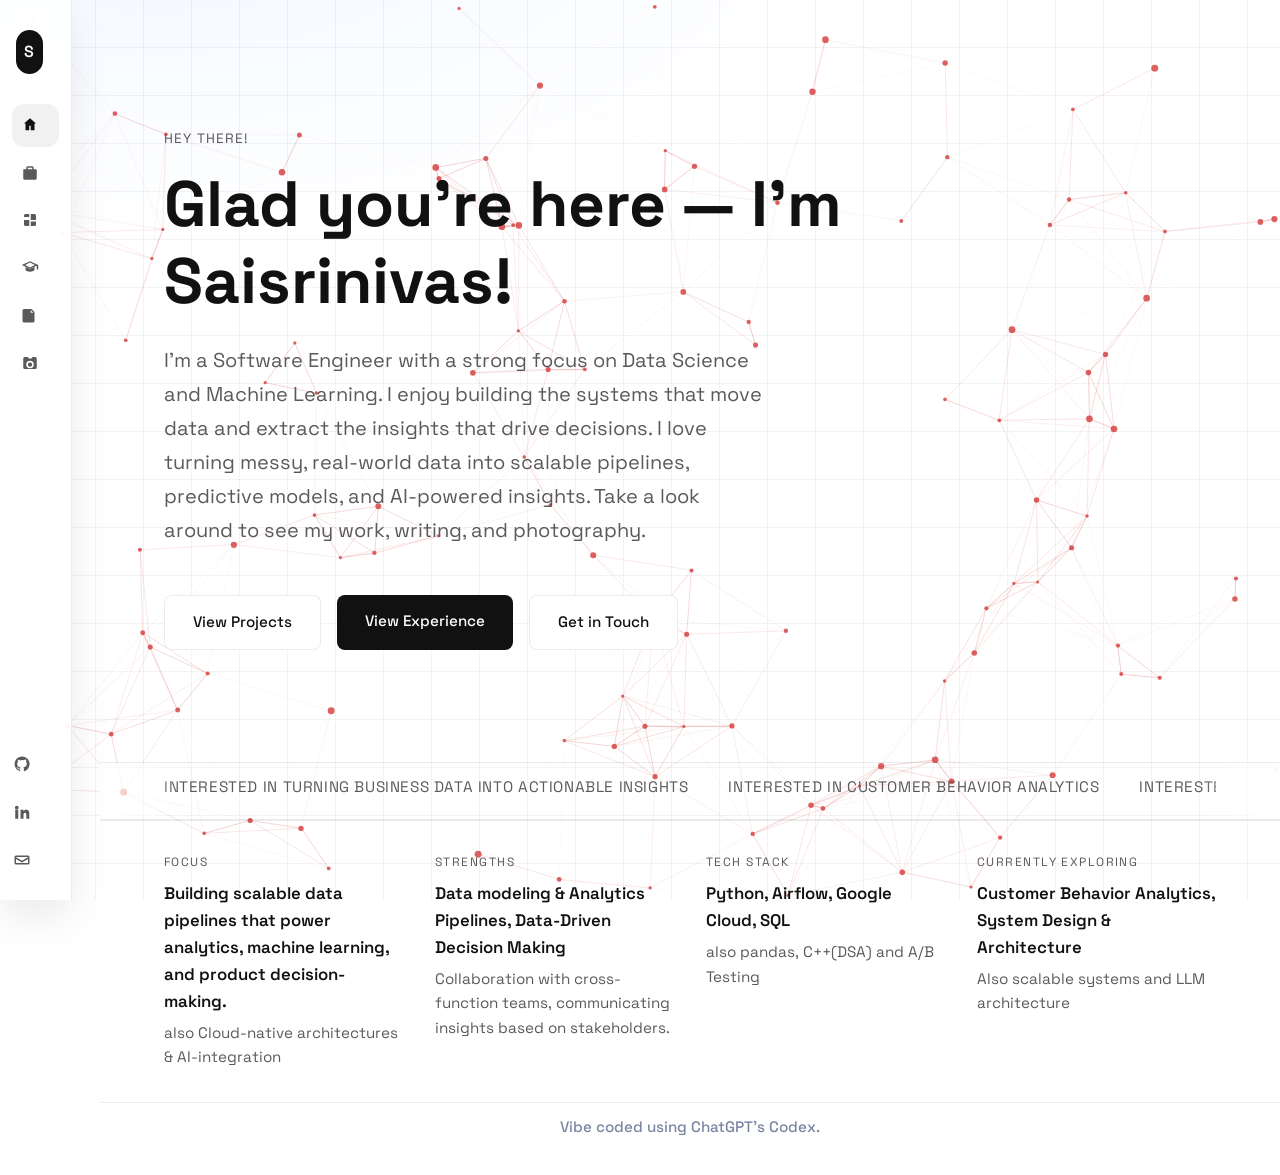
==== index.html @ 82ac98dc "side bar slow down" ====
<!DOCTYPE html>
<html lang="en">
<head>
    <meta charset="UTF-8">
    <meta name="viewport" content="width=device-width, initial-scale=1.0">
    <title>Saisrinivas Mamunuru</title>
    <style>
        @import url('https://fonts.googleapis.com/css2?family=Space+Grotesk:wght@400;500;600;700&display=swap');
        
        * {
            margin: 0;
            padding: 0;
            box-sizing: border-box;
        }
        
        body {
            font-family: 'Space Grotesk', -apple-system, BlinkMacSystemFont, sans-serif;
            background: radial-gradient(1200px 600px at 12% -10%, #f1f7ff 0%, #ffffff 60%),
                        radial-gradient(900px 500px at 85% 5%, #f5fff0 0%, #ffffff 55%);
            color: #111111;
            line-height: 1.6;
            position: relative;
        }

        ::selection {
            background: rgba(15, 118, 110, 0.2);
            color: #0f2a27;
        }

        :root {
            --ink: #111111;
            --muted: #5a5a5a;
            --line: rgba(0, 0, 0, 0.08);
            --accent: #0f766e;
            --accent-warm: #d64545;
        }

        body::before {
            content: "";
            position: fixed;
            inset: 0;
            background-image:
                linear-gradient(transparent 47px, rgba(0, 0, 0, 0.12) 48px),
                linear-gradient(90deg, transparent 47px, rgba(0, 0, 0, 0.12) 48px);
            background-size: 48px 48px;
            opacity: 0.8;
            pointer-events: none;
            z-index: 0;
        }

        #particle-canvas {
            position: fixed;
            inset: 0;
            width: 100%;
            height: 100%;
            z-index: 1;
            pointer-events: none;
        }
        
        /* Sidebar Navigation */
        .sidebar {
            position: fixed;
            left: 0;
            top: 0;
            bottom: 0;
            width: 96px;
            background: rgba(255, 255, 255, 0.82);
            -webkit-backdrop-filter: blur(18px) saturate(160%);
            backdrop-filter: blur(18px) saturate(160%);
            border-right: 1px solid rgba(0, 0, 0, 0.08);
            box-shadow: 0 18px 40px rgba(0, 0, 0, 0.08);
            padding: 1.5rem 1rem;
            display: flex;
            flex-direction: column;
            gap: 0.75rem;
            z-index: 1000;
            overflow: hidden;
            transition: width 0.42s ease;
        }

        .sidebar:hover,
        .sidebar:focus-within,
        .sidebar.active {
            width: 260px;
        }

        .brand {
            display: flex;
            align-items: center;
            gap: 0.75rem;
            padding: 0 0.25rem;
        }

        .brand-mark {
            width: 44px;
            height: 44px;
            border-radius: 14px;
            background: #111111;
            color: #ffffff;
            display: grid;
            place-items: center;
            font-weight: 600;
            letter-spacing: 0.02em;
            text-decoration: none;
        }

        .brand-text {
            display: flex;
            flex-direction: column;
            gap: 0.15rem;
            max-width: 0;
            opacity: 0;
            overflow: hidden;
            white-space: nowrap;
            transform: translateX(-6px);
            transition: max-width 0.25s ease, opacity 0.2s ease, transform 0.2s ease;
        }

        .brand-text .logo {
            margin-bottom: 0;
            font-size: 1.05rem;
        }

        .brand-text .subtitle {
            margin-bottom: 0;
        }

        .nav-label,
        .social-label {
            max-width: 0;
            opacity: 0;
            overflow: hidden;
            white-space: nowrap;
            transform: translateX(-6px);
            transition: max-width 0.25s ease, opacity 0.2s ease, transform 0.2s ease;
        }

        .nav-links a {
            display: flex;
            align-items: center;
            gap: 0.75rem;
            padding: 0.6rem 0.75rem;
            border-radius: 12px;
            justify-content: center;
        }

        .nav-links a::before {
            display: none;
        }

        .nav-links a:hover,
        .nav-links a.active {
            background: #f1f1f1;
            color: #111111;
        }

        .nav-links a svg,
        .social-links a svg {
            width: 18px;
            height: 18px;
            display: block;
            flex: 0 0 auto;
        }

        .nav-links a span,
        .social-links a span {
            max-width: 0;
            opacity: 0;
            overflow: hidden;
            white-space: nowrap;
            transform: translateX(-6px);
            transition: max-width 0.25s ease, opacity 0.2s ease, transform 0.2s ease;
        }

        .social-links {
            display: flex;
            flex-direction: column;
            gap: 0.5rem;
            padding-top: 0;
        }

        .social-links a {
            display: flex;
            align-items: center;
            gap: 0.75rem;
            padding: 0.55rem 0.75rem;
            border-radius: 12px;
            justify-content: center;
        }

        .brand:hover .brand-text,
        .brand:focus-within .brand-text {
            max-width: 240px;
            opacity: 1;
            transform: translateX(0);
        }

        .sidebar:hover .nav-label,
        .sidebar:hover .social-label,
        .sidebar:focus-within .nav-label,
        .sidebar:focus-within .social-label,
        .sidebar.active .nav-label,
        .sidebar.active .social-label {
            max-width: 240px;
            opacity: 1;
            transform: translateX(0);
        }

        .nav-links a:hover,
        .nav-links a:focus-visible,
        .social-links a:hover,
        .social-links a:focus-visible {
            justify-content: flex-start;
        }

        .nav-links a:hover span,
        .nav-links a:focus-visible span,
        .social-links a:hover span,
        .social-links a:focus-visible span {
            max-width: 240px;
            opacity: 1;
            transform: translateX(0);
        }
        
        .logo {
            font-size: 1.7rem;
            font-weight: 700;
            color: var(--ink);
            margin-bottom: 0.5rem;
            text-decoration: none;
            letter-spacing: -0.01em;
        }
        
        .subtitle {
            font-size: 0.72rem;
            text-transform: uppercase;
            letter-spacing: 0.3em;
            color: rgba(90, 90, 90, 0.8);
            margin-bottom: 2rem;
        }

        .nav-label,
        .social-label {
            font-size: 0.7rem;
            text-transform: uppercase;
            letter-spacing: 0.2em;
            color: rgba(90, 90, 90, 0.7);
        }

        .nav-label {
            margin-top: 1.5rem;
            padding-top: 1.5rem;
            border-top: 1px solid var(--line);
            margin-bottom: 1rem;
        }

        .social-label {
            margin-top: 2rem;
            padding-top: 1.5rem;
            border-top: 1px solid var(--line);
            margin-bottom: 0.75rem;
        }
        
        .nav-links {
            list-style: none;
            flex: 1;
        }
        
        .nav-links li {
            margin-bottom: 0.25rem;
        }
        
        .nav-links a {
            display: block;
            padding: 0.55rem 0.75rem 0.55rem 1.5rem;
            color: var(--muted);
            text-decoration: none;
            border-radius: 8px;
            transition: all 0.2s ease;
            font-size: 0.95rem;
            position: relative;
        }

        .nav-links a::before {
            content: "";
            position: absolute;
            left: 0;
            top: 50%;
            width: 12px;
            height: 1px;
            background: transparent;
            transform: translateY(-50%);
            transition: background 0.2s ease;
        }
        
        .nav-links a:hover,
        .nav-links a.active {
            color: var(--ink);
        }

        .nav-links a:hover::before,
        .nav-links a.active::before {
            background: var(--ink);
        }
        
        .social-links {
            display: flex;
            gap: 1rem;
            padding-top: 0;
        }
        
        .social-links a {
            color: var(--muted);
            text-decoration: none;
            font-size: 0.9rem;
            transition: color 0.2s ease;
            display: inline-flex;
            align-items: center;
            justify-content: center;
            width: 32px;
            height: 32px;
            border-radius: 8px;
            border: 1px solid transparent;
        }
        
        .social-links a:hover {
            color: var(--ink);
            border-color: var(--line);
        }

        .social-links svg {
            width: 18px;
            height: 18px;
            display: block;
        }
        
        /* Main Content */
        .main-content {
            margin-left: 120px;
            min-height: 100vh;
            position: relative;
            z-index: 2;
            transition: margin-left 0.42s ease;
        }

        .sidebar:hover ~ .main-content,
        .sidebar:focus-within ~ .main-content,
        .sidebar.active ~ .main-content {
            margin-left: 300px;
        }
        
        .hero-section {
            padding: 8rem 4rem;
            max-width: 1200px;
            position: relative;
        }

        .hero-content > * {
            opacity: 0;
            animation: rise 0.7s ease forwards;
        }

        .hero-content > *:nth-child(1) { animation-delay: 0.05s; }
        .hero-content > *:nth-child(2) { animation-delay: 0.12s; }
        .hero-content > *:nth-child(3) { animation-delay: 0.2s; }
        .hero-content > *:nth-child(4) { animation-delay: 0.28s; }

        .hero-content {
            position: relative;
            z-index: 2;
            max-width: 720px;
        }
        
        .hero-label {
            font-size: 0.85rem;
            color: var(--muted);
            text-transform: uppercase;
            letter-spacing: 1px;
            margin-bottom: 1rem;
        }
        
        h1 {
            font-size: clamp(2.5rem, 5vw, 4rem);
            font-weight: 700;
            line-height: 1.2;
            margin-bottom: 1.5rem;
            color: var(--ink);
        }
        
        .hero-description {
            font-size: 1.25rem;
            color: var(--muted);
            max-width: 600px;
            margin-bottom: 3rem;
            line-height: 1.7;
        }
        
        .cta-buttons {
            display: flex;
            gap: 1rem;
            flex-wrap: wrap;
        }
        
        .btn {
            padding: 0.875rem 1.75rem;
            border-radius: 8px;
            text-decoration: none;
            font-size: 0.95rem;
            font-weight: 500;
            transition: all 0.2s ease;
            display: inline-block;
        }
        
        .btn-primary {
            background: var(--ink);
            color: #ffffff;
        }
        
        .btn-primary:hover {
            background: #333;
            transform: translateY(-2px);
            box-shadow: 0 4px 12px rgba(0, 0, 0, 0.15);
        }
        
        .btn-secondary {
            background: #ffffff;
            color: var(--ink);
            border: 1px solid var(--line);
        }
        
        .btn-secondary:hover {
            border-color: var(--ink);
            transform: translateY(-2px);
            box-shadow: 0 4px 12px rgba(0, 0, 0, 0.1);
        }


        /* Highlights Strip */
        .highlight-strip {
            display: flex;
            flex-wrap: wrap;
            gap: 2rem;
            padding: 2rem 4rem;
            max-width: 1200px;
            border-top: 1px solid var(--line);
            border-bottom: 1px solid var(--line);
        }

        .highlight {
            min-width: 200px;
            flex: 1 1 220px;
            opacity: 0;
            animation: rise 0.7s ease forwards;
            animation-delay: calc(0.08s * var(--i));
        }

        .highlight-title {
            font-size: 0.75rem;
            text-transform: uppercase;
            letter-spacing: 0.12em;
            color: var(--muted);
            margin-bottom: 0.5rem;
        }

        .highlight-value {
            font-size: 1.05rem;
            font-weight: 600;
            color: var(--ink);
            margin-bottom: 0.4rem;
        }

        .highlight-note {
            font-size: 0.95rem;
            color: var(--muted);
        }

        /* Interest Marquee */
        .interest-marquee {
            padding: 0.75rem 4rem 1.25rem;
            max-width: 1200px;
            border-top: 1px solid var(--line);
            border-bottom: 1px solid var(--line);
            overflow: hidden;
            position: relative;
            margin-top: -1rem;
        }

        .interest-marquee::before,
        .interest-marquee::after {
            content: "";
            position: absolute;
            top: 0;
            bottom: 0;
            width: 80px;
            z-index: 2;
        }

        .interest-marquee::before {
            left: 0;
            background: linear-gradient(90deg, #ffffff 0%, rgba(255, 255, 255, 0) 100%);
        }

        .interest-marquee::after {
            right: 0;
            background: linear-gradient(270deg, #ffffff 0%, rgba(255, 255, 255, 0) 100%);
        }

        .marquee {
            overflow: hidden;
        }

        .marquee-track {
            display: flex;
            gap: 2.5rem;
            width: max-content;
            animation: marquee 28s linear infinite;
        }

        .marquee-item {
            font-size: 0.95rem;
            color: var(--muted);
            letter-spacing: 0.04em;
            white-space: nowrap;
            text-transform: uppercase;
        }

        /* Codex Banner */
        .codex-banner {
            padding: 0 4rem 1.5rem;
            max-width: 1200px;
            display: flex;
            justify-content: center;
            text-align: center;
            margin: 0 auto;
            width: 100%;
        }

        .codex-banner-card {
            display: flex;
            align-items: center;
            justify-content: center;
            padding: 0.75rem 0;
            border-radius: 0;
            background: transparent;
            border: none;
            box-shadow: none;
            width: 100%;
        }

        .codex-banner-title {
            font-size: 0.95rem;
            font-weight: 500;
            color: #7a86a2;
        }

        @keyframes rise {
            from { opacity: 0; transform: translateY(14px); }
            to { opacity: 1; transform: translateY(0); }
        }


        @keyframes marquee {
            from { transform: translateX(0); }
            to { transform: translateX(-50%); }
        }

        /* Sidebar Override (icon rail -> expand on hover) */
        .sidebar {
            width: 72px;
            padding: 1.5rem 0.75rem;
            background: rgba(255, 255, 255, 0.9);
            -webkit-backdrop-filter: blur(16px) saturate(160%);
            backdrop-filter: blur(16px) saturate(160%);
            border-right: 1px solid rgba(0, 0, 0, 0.08);
            box-shadow: 0 18px 40px rgba(0, 0, 0, 0.08);
            transition: width 0.42s ease;
        }

        .sidebar:hover,
        .sidebar:focus-within {
            width: 260px;
        }

        .brand {
            padding: 0.25rem 0.25rem 1rem;
        }

        .brand-text,
        .nav-label,
        .social-label,
        .nav-links a span,
        .social-links a span {
            max-width: 0;
            opacity: 0;
            overflow: hidden;
            white-space: nowrap;
            transform: translateX(-6px);
            transition: max-width 0.25s ease, opacity 0.2s ease, transform 0.2s ease;
        }

        .nav-links a,
        .social-links a {
            display: flex;
            align-items: center;
            gap: 0.75rem;
            justify-content: center;
        }

        .nav-links a {
            padding: 0.6rem 0.75rem;
            border-radius: 12px;
        }

        .social-links a {
            padding: 0.55rem 0.75rem;
            border-radius: 12px;
        }

        .nav-links a::before {
            display: none;
        }

        .sidebar:hover .social-links,
        .sidebar:focus-within .social-links {
            flex-direction: row;
            gap: 0.75rem;
        }

        .sidebar:hover .brand-text,
        .sidebar:hover .nav-label,
        .sidebar:hover .social-label,
        .sidebar:hover .nav-links a span,
        .sidebar:hover .social-links a span,
        .sidebar:focus-within .brand-text,
        .sidebar:focus-within .nav-label,
        .sidebar:focus-within .social-label,
        .sidebar:focus-within .nav-links a span,
        .sidebar:focus-within .social-links a span {
            max-width: 240px;
            opacity: 1;
            transform: translateX(0);
        }

        .sidebar:hover .nav-links a,
        .sidebar:hover .social-links a,
        .sidebar:focus-within .nav-links a,
        .sidebar:focus-within .social-links a {
            justify-content: flex-start;
        }

        .main-content {
            margin-left: 100px;
            transition: margin-left 0.42s ease;
        }

        .sidebar:hover ~ .main-content,
        .sidebar:focus-within ~ .main-content {
            margin-left: 300px;
        }

        /* Compact icon rail -> expands on hover */
        .sidebar {
            width: 72px;
            padding: 1.5rem 0.75rem;
            background: rgba(255, 255, 255, 0.9);
            -webkit-backdrop-filter: blur(16px) saturate(160%);
            backdrop-filter: blur(16px) saturate(160%);
            border-right: 1px solid rgba(0, 0, 0, 0.08);
            box-shadow: 0 18px 40px rgba(0, 0, 0, 0.08);
            transition: width 0.42s ease;
        }

        .sidebar:hover,
        .sidebar:focus-within {
            width: 260px;
        }

        .brand {
            padding: 0.25rem 0.25rem 1rem;
        }

        .brand-text,
        .nav-label,
        .social-label,
        .nav-links a span,
        .social-links a span {
            max-width: 0;
            opacity: 0;
            overflow: hidden;
            white-space: nowrap;
            transform: translateX(-6px);
            transition: max-width 0.25s ease, opacity 0.2s ease, transform 0.2s ease;
        }

        .nav-links a,
        .social-links a {
            justify-content: center;
        }

        .sidebar:hover .brand-text,
        .sidebar:hover .nav-label,
        .sidebar:hover .social-label,
        .sidebar:hover .nav-links a span,
        .sidebar:hover .social-links a span,
        .sidebar:focus-within .brand-text,
        .sidebar:focus-within .nav-label,
        .sidebar:focus-within .social-label,
        .sidebar:focus-within .nav-links a span,
        .sidebar:focus-within .social-links a span {
            max-width: 240px;
            opacity: 1;
            transform: translateX(0);
        }

        .sidebar:hover .nav-links a,
        .sidebar:hover .social-links a,
        .sidebar:focus-within .nav-links a,
        .sidebar:focus-within .social-links a {
            justify-content: flex-start;
        }

        .main-content {
            margin-left: 100px;
            transition: margin-left 0.42s ease;
        }

        .sidebar:hover ~ .main-content,
        .sidebar:focus-within ~ .main-content {
            margin-left: 300px;
        }

        
        /* Mobile Menu */
        .mobile-menu-btn {
            display: none;
            position: fixed;
            top: 1.5rem;
            left: 1.5rem;
            z-index: 2000;
            background: #1a1a1a;
            color: white;
            border: none;
            padding: 0.75rem;
            border-radius: 8px;
            cursor: pointer;
        }
        
        /* Responsive */
        @media (max-width: 968px) {
            .sidebar {
                transform: translateX(-100%);
                transition: transform 0.3s ease;
            }
            
            .sidebar.active {
                transform: translateX(0);
            }
            
            .main-content {
                margin-left: 0;
            }
            
            .hero-section,
            .highlight-strip,
            .interest-marquee,
            .codex-banner {
                padding-left: 2rem;
                padding-right: 2rem;
            }
            
            .mobile-menu-btn {
                display: block;
            }
            
            .hero-content {
                max-width: 100%;
            }
        }
        
        @media (max-width: 640px) {
            .hero-section {
                padding-top: 6rem;
            }

            .codex-banner-card {
                padding: 0.85rem 1.25rem;
            }
        }

        /* Force compact icon rail (override older sidebar rules) */
        .sidebar {
            width: 72px !important;
            padding: 1.5rem 0.75rem !important;
            background: rgba(255, 255, 255, 0.9) !important;
            -webkit-backdrop-filter: blur(16px) saturate(160%) !important;
            backdrop-filter: blur(16px) saturate(160%) !important;
            border-right: 1px solid rgba(0, 0, 0, 0.08) !important;
            box-shadow: 0 18px 40px rgba(0, 0, 0, 0.08) !important;
            transition: width 0.25s ease !important;
        }

        .sidebar:hover,
        .sidebar:focus-within {
            width: 260px !important;
        }

        .main-content {
            margin-left: 100px !important;
            transition: margin-left 0.25s ease !important;
        }

        .sidebar:hover ~ .main-content,
        .sidebar:focus-within ~ .main-content {
            margin-left: 300px !important;
        }
    </style>
</head>
<body>
    <!-- Mobile Menu Button -->
    <button class="mobile-menu-btn" onclick="toggleMenu()">☰</button>

    <canvas id="particle-canvas" aria-hidden="true"></canvas>
    
    <!-- Sidebar -->
    <nav class="sidebar" id="sidebar">
        <div class="brand">
            <a href="index.html" class="brand-mark" aria-label="Home">S</a>
            <div class="brand-text">
                <a href="index.html" class="logo">Saisrinivas</a>
                <div class="subtitle">Software Engineer</div>
            </div>
        </div>

        <ul class="nav-links">
            <li>
                <a href="index.html" class="active">
                    <svg viewBox="0 0 24 24" aria-hidden="true">
                        <path fill="currentColor" d="M12 3l8 7h-2v9h-5v-6H11v6H6v-9H4l8-7Z"/>
                    </svg>
                    <span>Home</span>
                </a>
            </li>
            <li>
                <a href="experience.html">
                    <svg viewBox="0 0 24 24" aria-hidden="true">
                        <path fill="currentColor" d="M7 7V5a2 2 0 0 1 2-2h6a2 2 0 0 1 2 2v2h3a1 1 0 0 1 1 1v11a2 2 0 0 1-2 2H5a2 2 0 0 1-2-2V8a1 1 0 0 1 1-1h3Zm2-2v2h6V5H9Zm-4 7h14v7H5v-7Z"/>
                    </svg>
                    <span>Experience</span>
                </a>
            </li>
            <li>
                <a href="projects.html">
                    <svg viewBox="0 0 24 24" aria-hidden="true">
                        <path fill="currentColor" d="M4 6a2 2 0 0 1 2-2h5v4H4V6Zm0 6h7v8H6a2 2 0 0 1-2-2v-6Zm9-8h5a2 2 0 0 1 2 2v6h-7V4Zm0 10h7v4a2 2 0 0 1-2 2h-5v-6Z"/>
                    </svg>
                    <span>Projects</span>
                </a>
            </li>
            <li>
                <a href="education.html">
                    <svg viewBox="0 0 24 24" aria-hidden="true">
                        <path fill="currentColor" d="M12 3 1 8l11 5 9-4.09V14h2V8L12 3Zm0 8.2L5.5 8 12 4.8 18.5 8 12 11.2ZM6 10.6V14c0 1.66 2.69 3 6 3s6-1.34 6-3v-3.4l-6 2.7-6-2.7Z"/>
                    </svg>
                    <span>Education</span>
                </a>
            </li>
            <li>
                <a href="blog.html">
                    <svg viewBox="0 0 24 24" aria-hidden="true">
                        <path fill="currentColor" d="M4 4h10l4 4v12a2 2 0 0 1-2 2H4a2 2 0 0 1-2-2V6a2 2 0 0 1 2-2Zm9 1.5V9h3.5L13 5.5ZM7 12h10v2H7v-2Zm0 4h10v2H7v-2Z"/>
                    </svg>
                    <span>Blog</span>
                </a>
            </li>
            <li>
                <a href="photography.html">
                    <svg viewBox="0 0 24 24" aria-hidden="true">
                        <path fill="currentColor" d="M9 4l1.5 2H14l1.5-2H19a2 2 0 0 1 2 2v12a2 2 0 0 1-2 2H5a2 2 0 0 1-2-2V6a2 2 0 0 1 2-2h4Zm3 5a5 5 0 1 0 0 10 5 5 0 0 0 0-10Zm0 2.2A2.8 2.8 0 1 1 12 17a2.8 2.8 0 0 1 0-5.6Z"/>
                    </svg>
                    <span>Photography</span>
                </a>
            </li>
        </ul>

        <div class="social-label">Connect</div>
        <div class="social-links">
            <a href="https://github.com/saisrinivas7" target="_blank" aria-label="GitHub">
                <svg viewBox="0 0 24 24" aria-hidden="true">
                    <path fill="currentColor" d="M12 2a10 10 0 0 0-3.16 19.48c.5.09.68-.22.68-.48 0-.24-.01-.87-.01-1.7-2.78.6-3.37-1.17-3.37-1.17-.45-1.15-1.11-1.46-1.11-1.46-.9-.62.07-.61.07-.61 1 .07 1.53 1.03 1.53 1.03.9 1.53 2.36 1.09 2.94.83.09-.65.35-1.09.63-1.34-2.22-.25-4.56-1.11-4.56-4.95 0-1.09.39-1.98 1.03-2.68-.1-.25-.45-1.27.1-2.64 0 0 .84-.27 2.75 1.02A9.57 9.57 0 0 1 12 6.8c.85 0 1.71.11 2.51.33 1.9-1.29 2.74-1.02 2.74-1.02.55 1.37.2 2.39.1 2.64.64.7 1.03 1.59 1.03 2.68 0 3.85-2.34 4.7-4.57 4.95.36.32.68.94.68 1.9 0 1.37-.01 2.47-.01 2.8 0 .27.18.58.69.48A10 10 0 0 0 12 2Z"/>
                </svg>
                <span>GitHub</span>
            </a>
            <a href="https://linkedin.com/in/saisrinivas7" target="_blank" aria-label="LinkedIn">
                <svg viewBox="0 0 24 24" aria-hidden="true">
                    <path fill="currentColor" d="M4.98 3.5a2.5 2.5 0 1 1 0 5 2.5 2.5 0 0 1 0-5ZM3 9h4v12H3V9Zm7.5 0H14v1.7h.06c.48-.9 1.64-1.86 3.38-1.86 3.62 0 4.29 2.38 4.29 5.47V21h-4v-5.14c0-1.23-.02-2.81-1.71-2.81-1.72 0-1.98 1.34-1.98 2.72V21h-4V9Z"/>
                </svg>
                <span>LinkedIn</span>
            </a>
            <a href="mailto:ssmamunuru@gmail.com" aria-label="Email">
                <svg viewBox="0 0 24 24" aria-hidden="true">
                    <path fill="currentColor" d="M4 6h16a2 2 0 0 1 2 2v8a2 2 0 0 1-2 2H4a2 2 0 0 1-2-2V8a2 2 0 0 1 2-2Zm0 2v.3l8 4.8 8-4.8V8H4Zm16 8V10.6l-7.38 4.43a1.5 1.5 0 0 1-1.24 0L4 10.6V16h16Z"/>
                </svg>
                <span>Email</span>
            </a>
        </div>
    </nav>
    
    <!-- Main Content -->
    <main class="main-content">
        <section class="hero-section">
            <div class="hero-content">
                <div class="hero-label">HEY THERE!</div>
                <h1>Glad you’re here — I’m Saisrinivas!</h1>
                <p class="hero-description">
                    I'm a Software Engineer with a strong focus on Data Science and Machine Learning. I enjoy building the systems that move data and extract the insights that drive decisions. I love turning messy, real-world data into scalable pipelines, predictive models, and AI-powered insights. Take a look around to see my work, writing, and photography.
                </p>
                <div class="cta-buttons">
                    <a href="projects.html" class="btn btn-secondary">View Projects</a>
                    <a href="experience.html" class="btn btn-primary">View Experience</a>
                    <a href="mailto:your.email@example.com" class="btn btn-secondary">Get in Touch</a>
                </div>
            </div>
        </section>

        <section class="interest-marquee" aria-label="Interests">
            <div class="marquee">
                <div class="marquee-track">
                    <div class="marquee-item">Interested in turning business data into actionable insights</div>
                    <div class="marquee-item">Interested in customer behavior analytics</div>
                    <div class="marquee-item">Interested in building reliable data pipelines</div>
                    <div class="marquee-item">Let's use AI to solve real-world problems!</div>
                    <div class="marquee-item">Interested in turning business data into actionable insights</div>
                    <div class="marquee-item">Interested in customer behavior analytics</div>
                    <div class="marquee-item">Interested in building reliable data pipelines</div>
                    <div class="marquee-item">Let's use AI to solve real-world problems!</div>
                </div>
            </div>
        </section>

        <section class="highlight-strip">
            <div class="highlight" style="--i: 1;">
                <div class="highlight-title">Focus</div>
                <div class="highlight-value">Building scalable data pipelines that power analytics, machine learning, and product decision-making.</div>
                <div class="highlight-note">also Cloud-native architectures & AI-integration</div>
            </div>
            <div class="highlight" style="--i: 2;">
                <div class="highlight-title">Strengths</div>
                <div class="highlight-value">Data modeling & Analytics Pipelines, Data-Driven Decision Making</div>
                <div class="highlight-note">Collaboration with cross-function teams, communicating insights based on stakeholders.</div>
            </div>
            <div class="highlight" style="--i: 3;">
                <div class="highlight-title">Tech Stack</div>
                <div class="highlight-value">Python, Airflow, Google Cloud, SQL</div>
                <div class="highlight-note">also pandas, C++(DSA) and A/B Testing</div>
            </div>
            <div class="highlight" style="--i: 4;">
                <div class="highlight-title">Currently Exploring</div>
                <div class="highlight-value">Customer Behavior Analytics, System Design & Architecture</div>
                <div class="highlight-note">Also scalable systems and LLM architecture</div>
            </div>
        </section>

        <section class="codex-banner" aria-label="Codex footer">
            <div class="codex-banner-card">
                <div class="codex-banner-title">Vibe coded using ChatGPT's Codex.</div>
            </div>
        </section>
    </main>
    
    <script>
        const canvas = document.getElementById("particle-canvas");
        const ctx = canvas.getContext("2d");
        const dpr = window.devicePixelRatio || 1;
        const particles = [];
        const maxParticles = 120;
        const linkDistance = 150;
        const mouse = { x: -9999, y: -9999 };

        function resizeCanvas() {
            canvas.width = window.innerWidth * dpr;
            canvas.height = window.innerHeight * dpr;
            canvas.style.width = `${window.innerWidth}px`;
            canvas.style.height = `${window.innerHeight}px`;
            ctx.setTransform(dpr, 0, 0, dpr, 0, 0);
        }

        function createParticles() {
            particles.length = 0;
            for (let i = 0; i < maxParticles; i += 1) {
                particles.push({
                    x: Math.random() * window.innerWidth,
                    y: Math.random() * window.innerHeight,
                    vx: (Math.random() - 0.5) * 0.6,
                    vy: (Math.random() - 0.5) * 0.6,
                    r: 1.5 + Math.random() * 2
                });
            }
        }

        function draw() {
            ctx.clearRect(0, 0, window.innerWidth, window.innerHeight);

            for (let i = 0; i < particles.length; i += 1) {
                const p = particles[i];

                p.x += p.vx;
                p.y += p.vy;

                if (p.x < 0 || p.x > window.innerWidth) p.vx *= -1;
                if (p.y < 0 || p.y > window.innerHeight) p.vy *= -1;

                // Subtle repel on hover
                const dx = p.x - mouse.x;
                const dy = p.y - mouse.y;
                const dist = Math.hypot(dx, dy);
                if (dist < 140) {
                    p.x += (dx / dist) * 0.4;
                    p.y += (dy / dist) * 0.4;
                }

                ctx.beginPath();
                ctx.fillStyle = "rgba(214, 69, 69, 0.85)";
                ctx.arc(p.x, p.y, p.r, 0, Math.PI * 2);
                ctx.fill();

                for (let j = i + 1; j < particles.length; j += 1) {
                    const q = particles[j];
                    const dx2 = p.x - q.x;
                    const dy2 = p.y - q.y;
                    const dist2 = Math.hypot(dx2, dy2);
                    if (dist2 < linkDistance) {
                        const alpha = 1 - dist2 / linkDistance;
                        ctx.beginPath();
                        ctx.strokeStyle = `rgba(214, 69, 69, ${0.35 * alpha})`;
                        ctx.lineWidth = 1;
                        ctx.moveTo(p.x, p.y);
                        ctx.lineTo(q.x, q.y);
                        ctx.stroke();
                    }
                }
            }

            requestAnimationFrame(draw);
        }

        window.addEventListener("resize", () => {
            resizeCanvas();
            createParticles();
        });

        window.addEventListener("mousemove", (e) => {
            mouse.x = e.clientX;
            mouse.y = e.clientY;
        });

        window.addEventListener("mouseleave", () => {
            mouse.x = -9999;
            mouse.y = -9999;
        });

        resizeCanvas();
        createParticles();
        draw();
    </script>

    <script>
        function toggleMenu() {
            document.getElementById('sidebar').classList.toggle('active');
        }
        
        // Close menu when clicking outside on mobile
        document.addEventListener('click', (e) => {
            const sidebar = document.getElementById('sidebar');
            const menuBtn = document.querySelector('.mobile-menu-btn');
            
            if (window.innerWidth <= 968 && 
                !sidebar.contains(e.target) && 
                !menuBtn.contains(e.target) &&
                sidebar.classList.contains('active')) {
                sidebar.classList.remove('active');
            }
        });

    </script>
</body>
</html>
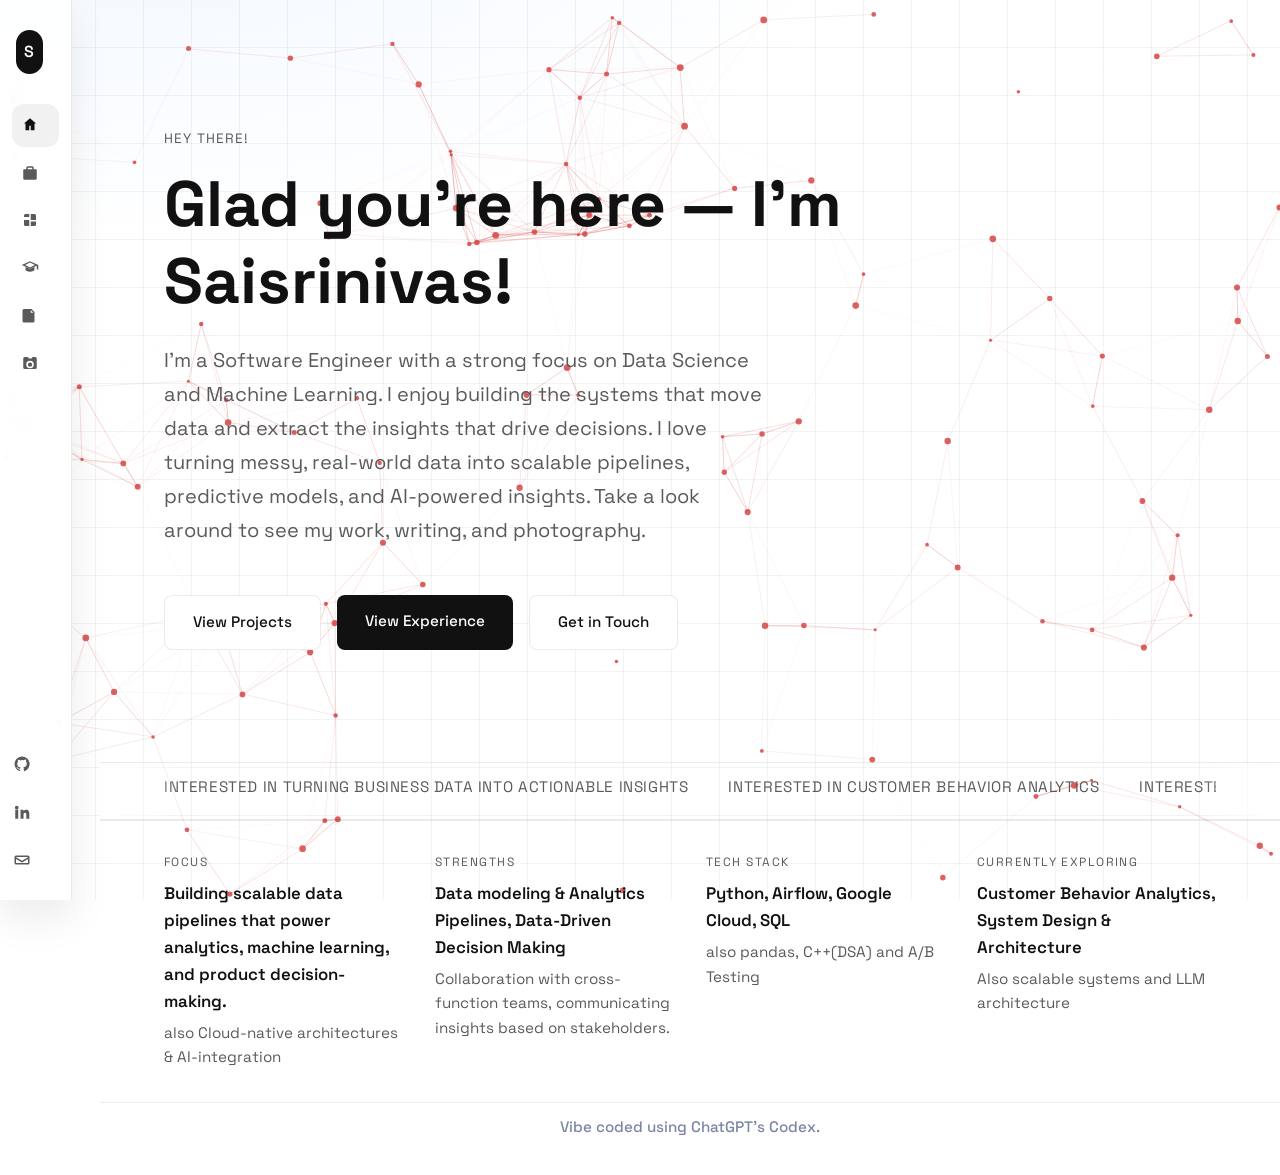
==== commit a6692dad: "fav icon" ====
--- a/index.html
+++ b/index.html
@@ -3,6 +3,7 @@
 <head>
     <meta charset="UTF-8">
     <meta name="viewport" content="width=device-width, initial-scale=1.0">
+    <link rel="icon" type="image/svg+xml" href="favicon.svg">
     <title>Saisrinivas Mamunuru</title>
     <style>
         @import url('https://fonts.googleapis.com/css2?family=Space+Grotesk:wght@400;500;600;700&display=swap');
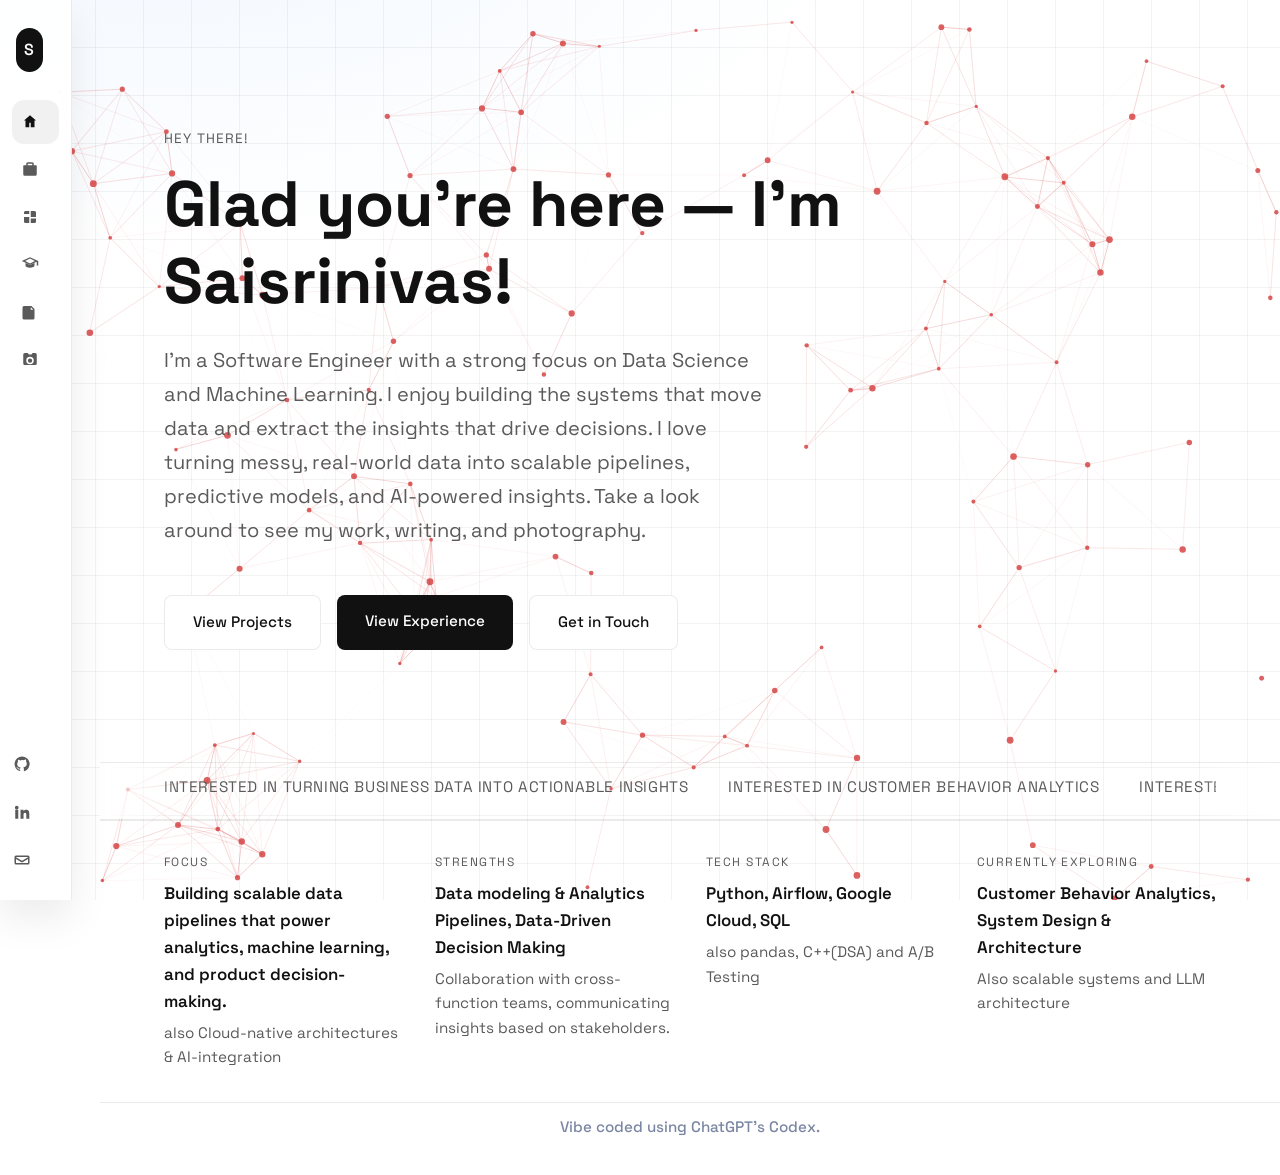
==== commit 3f3a6394: "side bar fix" ====
--- a/index.html
+++ b/index.html
@@ -828,7 +828,6 @@
             <a href="index.html" class="brand-mark" aria-label="Home">S</a>
             <div class="brand-text">
                 <a href="index.html" class="logo">Saisrinivas</a>
-                <div class="subtitle">Software Engineer</div>
             </div>
         </div>
 
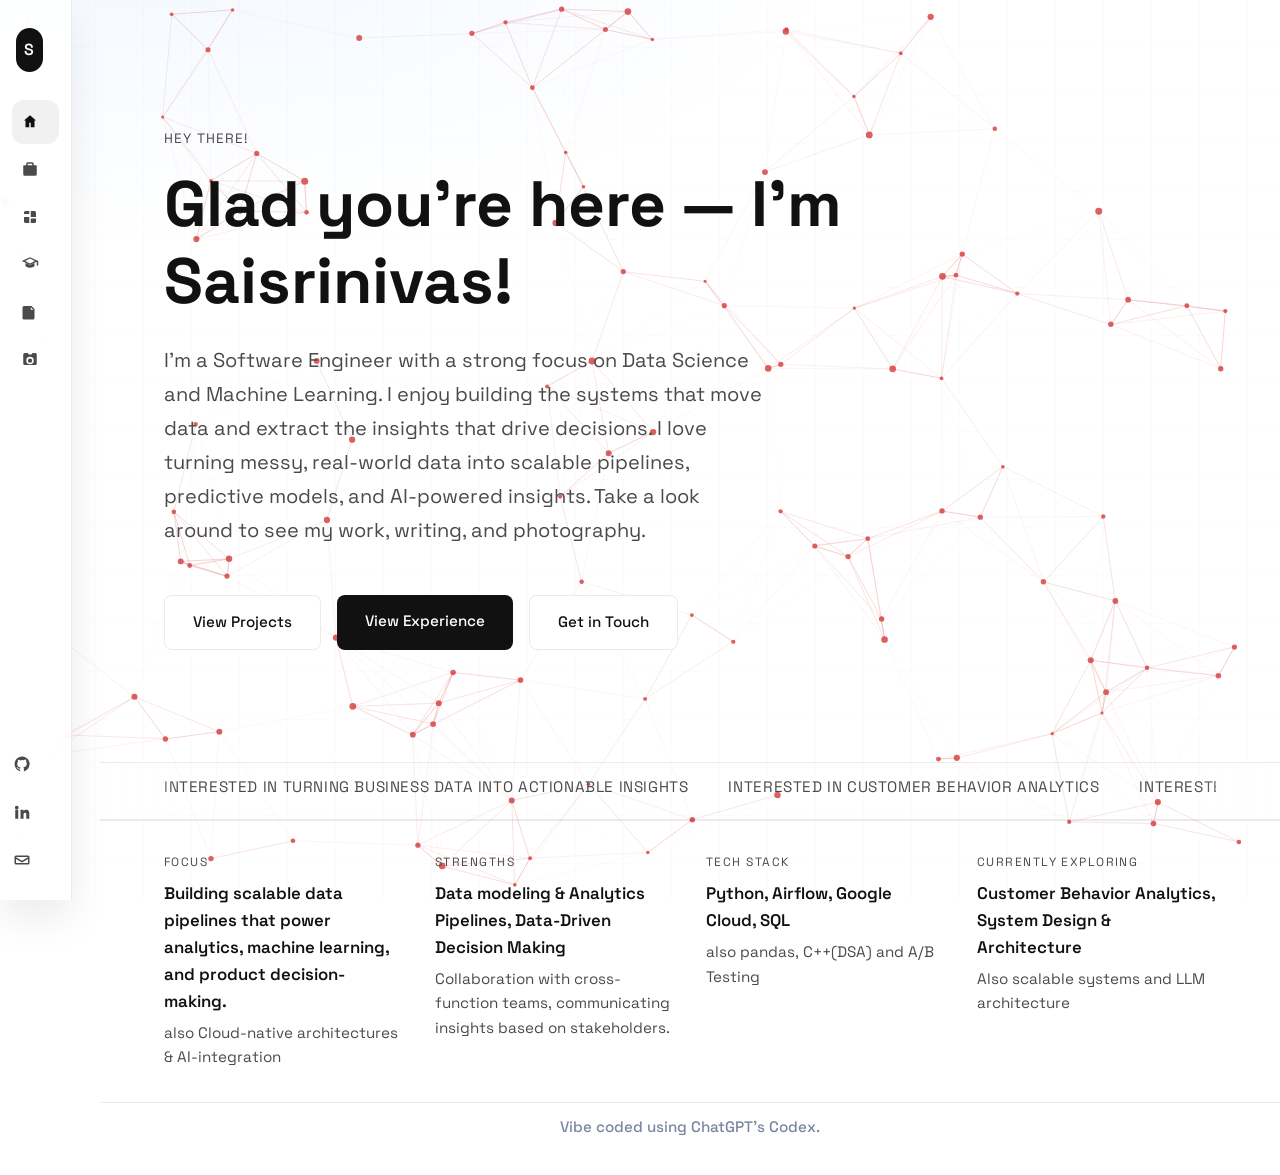
==== commit 72c8b545: "made bg lighter and text dark" ====
--- a/index.html
+++ b/index.html
@@ -30,7 +30,7 @@
 
         :root {
             --ink: #111111;
-            --muted: #5a5a5a;
+            --muted: #4a4a4a;
             --line: rgba(0, 0, 0, 0.08);
             --accent: #0f766e;
             --accent-warm: #d64545;
@@ -41,10 +41,10 @@
             position: fixed;
             inset: 0;
             background-image:
-                linear-gradient(transparent 47px, rgba(0, 0, 0, 0.12) 48px),
-                linear-gradient(90deg, transparent 47px, rgba(0, 0, 0, 0.12) 48px);
+                linear-gradient(transparent 47px, rgba(0, 0, 0, 0.06) 48px),
+                linear-gradient(90deg, transparent 47px, rgba(0, 0, 0, 0.06) 48px);
             background-size: 48px 48px;
-            opacity: 0.8;
+            opacity: 0.45;
             pointer-events: none;
             z-index: 0;
         }
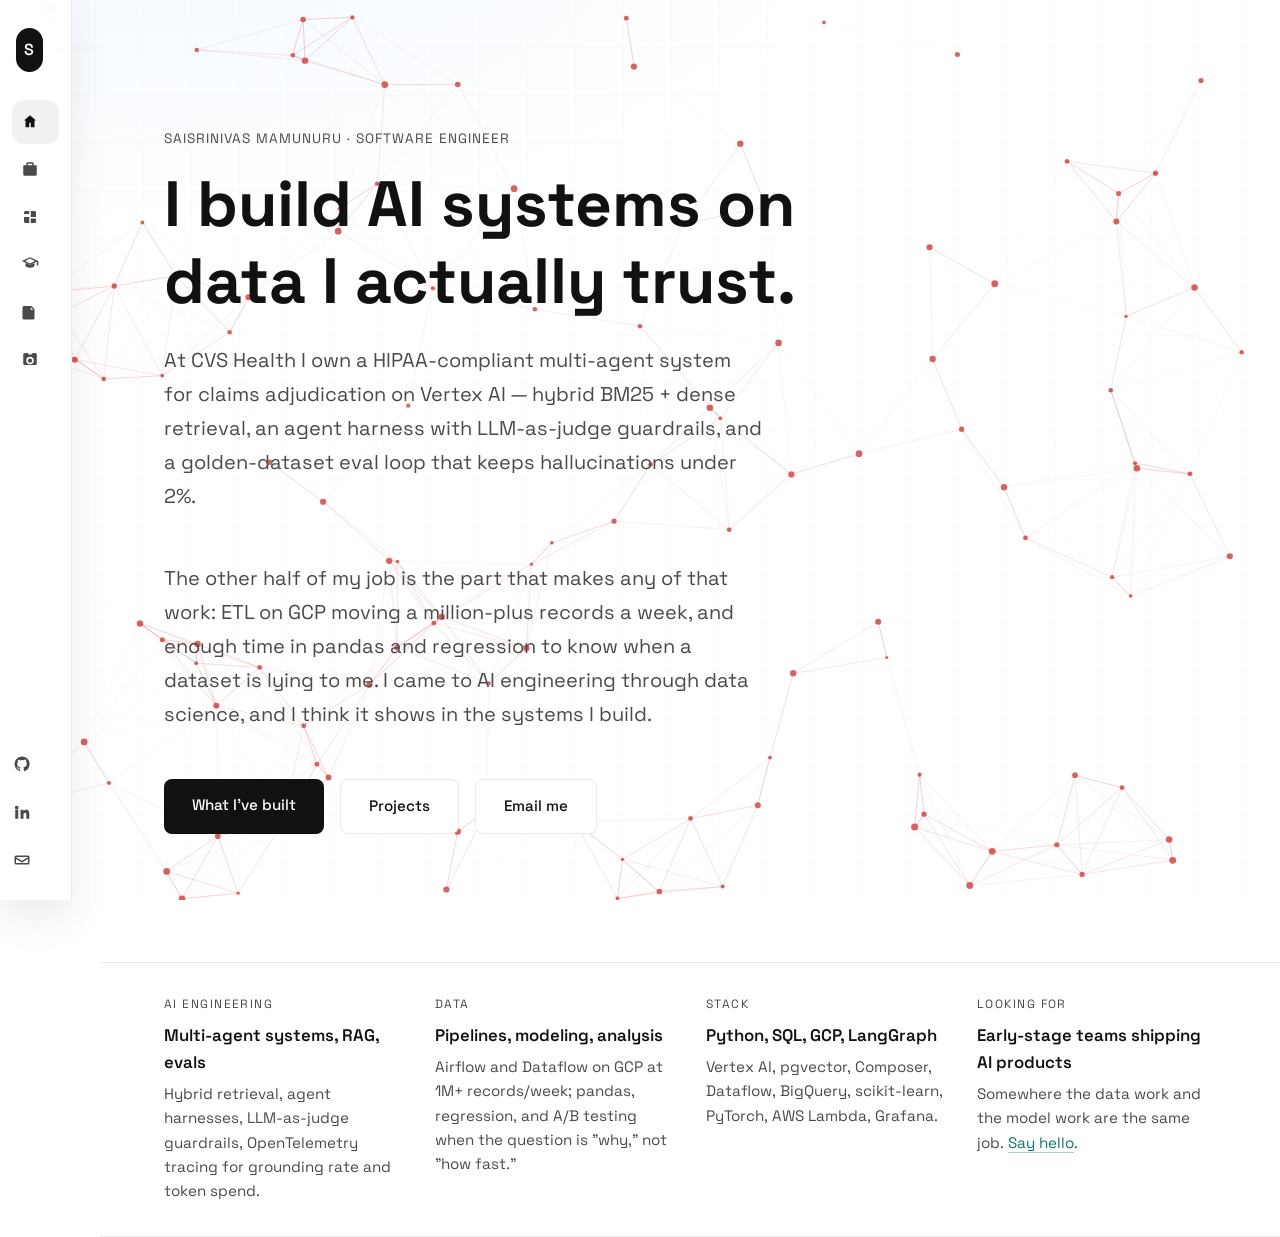
==== commit e42cdaeb: "push" ====
--- a/index.html
+++ b/index.html
@@ -365,6 +365,7 @@
         .hero-content > *:nth-child(2) { animation-delay: 0.12s; }
         .hero-content > *:nth-child(3) { animation-delay: 0.2s; }
         .hero-content > *:nth-child(4) { animation-delay: 0.28s; }
+        .hero-content > *:nth-child(5) { animation-delay: 0.36s; }
 
         .hero-content {
             position: relative;
@@ -475,94 +476,19 @@
             color: var(--muted);
         }
 
-        /* Interest Marquee */
-        .interest-marquee {
-            padding: 0.75rem 4rem 1.25rem;
-            max-width: 1200px;
-            border-top: 1px solid var(--line);
-            border-bottom: 1px solid var(--line);
-            overflow: hidden;
-            position: relative;
-            margin-top: -1rem;
-        }
-
-        .interest-marquee::before,
-        .interest-marquee::after {
-            content: "";
-            position: absolute;
-            top: 0;
-            bottom: 0;
-            width: 80px;
-            z-index: 2;
-        }
-
-        .interest-marquee::before {
-            left: 0;
-            background: linear-gradient(90deg, #ffffff 0%, rgba(255, 255, 255, 0) 100%);
-        }
-
-        .interest-marquee::after {
-            right: 0;
-            background: linear-gradient(270deg, #ffffff 0%, rgba(255, 255, 255, 0) 100%);
-        }
-
-        .marquee {
-            overflow: hidden;
-        }
-
-        .marquee-track {
-            display: flex;
-            gap: 2.5rem;
-            width: max-content;
-            animation: marquee 28s linear infinite;
-        }
-
-        .marquee-item {
-            font-size: 0.95rem;
-            color: var(--muted);
-            letter-spacing: 0.04em;
-            white-space: nowrap;
-            text-transform: uppercase;
-        }
-
-        /* Codex Banner */
-        .codex-banner {
-            padding: 0 4rem 1.5rem;
-            max-width: 1200px;
-            display: flex;
-            justify-content: center;
-            text-align: center;
-            margin: 0 auto;
-            width: 100%;
-        }
-
-        .codex-banner-card {
-            display: flex;
-            align-items: center;
-            justify-content: center;
-            padding: 0.75rem 0;
-            border-radius: 0;
-            background: transparent;
-            border: none;
-            box-shadow: none;
-            width: 100%;
-        }
-
-        .codex-banner-title {
-            font-size: 0.95rem;
-            font-weight: 500;
-            color: #7a86a2;
+        .highlight-note a {
+            color: var(--accent);
+            text-decoration: none;
+            border-bottom: 1px solid rgba(15, 118, 110, 0.35);
+        }
+
+        .highlight-note a:hover {
+            border-bottom-color: var(--accent);
         }
 
         @keyframes rise {
             from { opacity: 0; transform: translateY(14px); }
             to { opacity: 1; transform: translateY(0); }
-        }
-
-
-        @keyframes marquee {
-            from { transform: translateX(0); }
-            to { transform: translateX(-50%); }
         }
 
         /* Sidebar Override (icon rail -> expand on hover) */
@@ -762,9 +688,7 @@
             }
             
             .hero-section,
-            .highlight-strip,
-            .interest-marquee,
-            .codex-banner {
+            .highlight-strip {
                 padding-left: 2rem;
                 padding-right: 2rem;
             }
@@ -781,10 +705,6 @@
         @media (max-width: 640px) {
             .hero-section {
                 padding-top: 6rem;
-            }
-
-            .codex-banner-card {
-                padding: 0.85rem 1.25rem;
             }
         }
 
@@ -909,60 +829,42 @@
     <main class="main-content">
         <section class="hero-section">
             <div class="hero-content">
-                <div class="hero-label">HEY THERE!</div>
-                <h1>Glad you’re here — I’m Saisrinivas!</h1>
+                <div class="hero-label">Saisrinivas Mamunuru · Software Engineer</div>
+                <h1>I build AI systems on data I actually trust.</h1>
                 <p class="hero-description">
-                    I'm a Software Engineer with a strong focus on Data Science and Machine Learning. I enjoy building the systems that move data and extract the insights that drive decisions. I love turning messy, real-world data into scalable pipelines, predictive models, and AI-powered insights. Take a look around to see my work, writing, and photography.
+                    At CVS Health I own a HIPAA-compliant multi-agent system for claims adjudication on Vertex AI — hybrid BM25 + dense retrieval, an agent harness with LLM-as-judge guardrails, and a golden-dataset eval loop that keeps hallucinations under 2%.
+                </p>
+                <p class="hero-description">
+                    The other half of my job is the part that makes any of that work: ETL on GCP moving a million-plus records a week, and enough time in pandas and regression to know when a dataset is lying to me. I came to AI engineering through data science, and I think it shows in the systems I build.
                 </p>
                 <div class="cta-buttons">
-                    <a href="projects.html" class="btn btn-secondary">View Projects</a>
-                    <a href="experience.html" class="btn btn-primary">View Experience</a>
-                    <a href="mailto:your.email@example.com" class="btn btn-secondary">Get in Touch</a>
+                    <a href="experience.html" class="btn btn-primary">What I've built</a>
+                    <a href="projects.html" class="btn btn-secondary">Projects</a>
+                    <a href="mailto:ssmamunuru@gmail.com" class="btn btn-secondary">Email me</a>
                 </div>
             </div>
         </section>
 
-        <section class="interest-marquee" aria-label="Interests">
-            <div class="marquee">
-                <div class="marquee-track">
-                    <div class="marquee-item">Interested in turning business data into actionable insights</div>
-                    <div class="marquee-item">Interested in customer behavior analytics</div>
-                    <div class="marquee-item">Interested in building reliable data pipelines</div>
-                    <div class="marquee-item">Let's use AI to solve real-world problems!</div>
-                    <div class="marquee-item">Interested in turning business data into actionable insights</div>
-                    <div class="marquee-item">Interested in customer behavior analytics</div>
-                    <div class="marquee-item">Interested in building reliable data pipelines</div>
-                    <div class="marquee-item">Let's use AI to solve real-world problems!</div>
-                </div>
-            </div>
-        </section>
-
         <section class="highlight-strip">
             <div class="highlight" style="--i: 1;">
-                <div class="highlight-title">Focus</div>
-                <div class="highlight-value">Building scalable data pipelines that power analytics, machine learning, and product decision-making.</div>
-                <div class="highlight-note">also Cloud-native architectures & AI-integration</div>
+                <div class="highlight-title">AI Engineering</div>
+                <div class="highlight-value">Multi-agent systems, RAG, evals</div>
+                <div class="highlight-note">Hybrid retrieval, agent harnesses, LLM-as-judge guardrails, OpenTelemetry tracing for grounding rate and token spend.</div>
             </div>
             <div class="highlight" style="--i: 2;">
-                <div class="highlight-title">Strengths</div>
-                <div class="highlight-value">Data modeling & Analytics Pipelines, Data-Driven Decision Making</div>
-                <div class="highlight-note">Collaboration with cross-function teams, communicating insights based on stakeholders.</div>
+                <div class="highlight-title">Data</div>
+                <div class="highlight-value">Pipelines, modeling, analysis</div>
+                <div class="highlight-note">Airflow and Dataflow on GCP at 1M+ records/week; pandas, regression, and A/B testing when the question is "why," not "how fast."</div>
             </div>
             <div class="highlight" style="--i: 3;">
-                <div class="highlight-title">Tech Stack</div>
-                <div class="highlight-value">Python, Airflow, Google Cloud, SQL</div>
-                <div class="highlight-note">also pandas, C++(DSA) and A/B Testing</div>
+                <div class="highlight-title">Stack</div>
+                <div class="highlight-value">Python, SQL, GCP, LangGraph</div>
+                <div class="highlight-note">Vertex AI, pgvector, Composer, Dataflow, BigQuery, scikit-learn, PyTorch, AWS Lambda, Grafana.</div>
             </div>
             <div class="highlight" style="--i: 4;">
-                <div class="highlight-title">Currently Exploring</div>
-                <div class="highlight-value">Customer Behavior Analytics, System Design & Architecture</div>
-                <div class="highlight-note">Also scalable systems and LLM architecture</div>
-            </div>
-        </section>
-
-        <section class="codex-banner" aria-label="Codex footer">
-            <div class="codex-banner-card">
-                <div class="codex-banner-title">Vibe coded using ChatGPT's Codex.</div>
+                <div class="highlight-title">Looking for</div>
+                <div class="highlight-value">Early-stage teams shipping AI products</div>
+                <div class="highlight-note">Somewhere the data work and the model work are the same job. <a href="mailto:ssmamunuru@gmail.com">Say hello</a>.</div>
             </div>
         </section>
     </main>
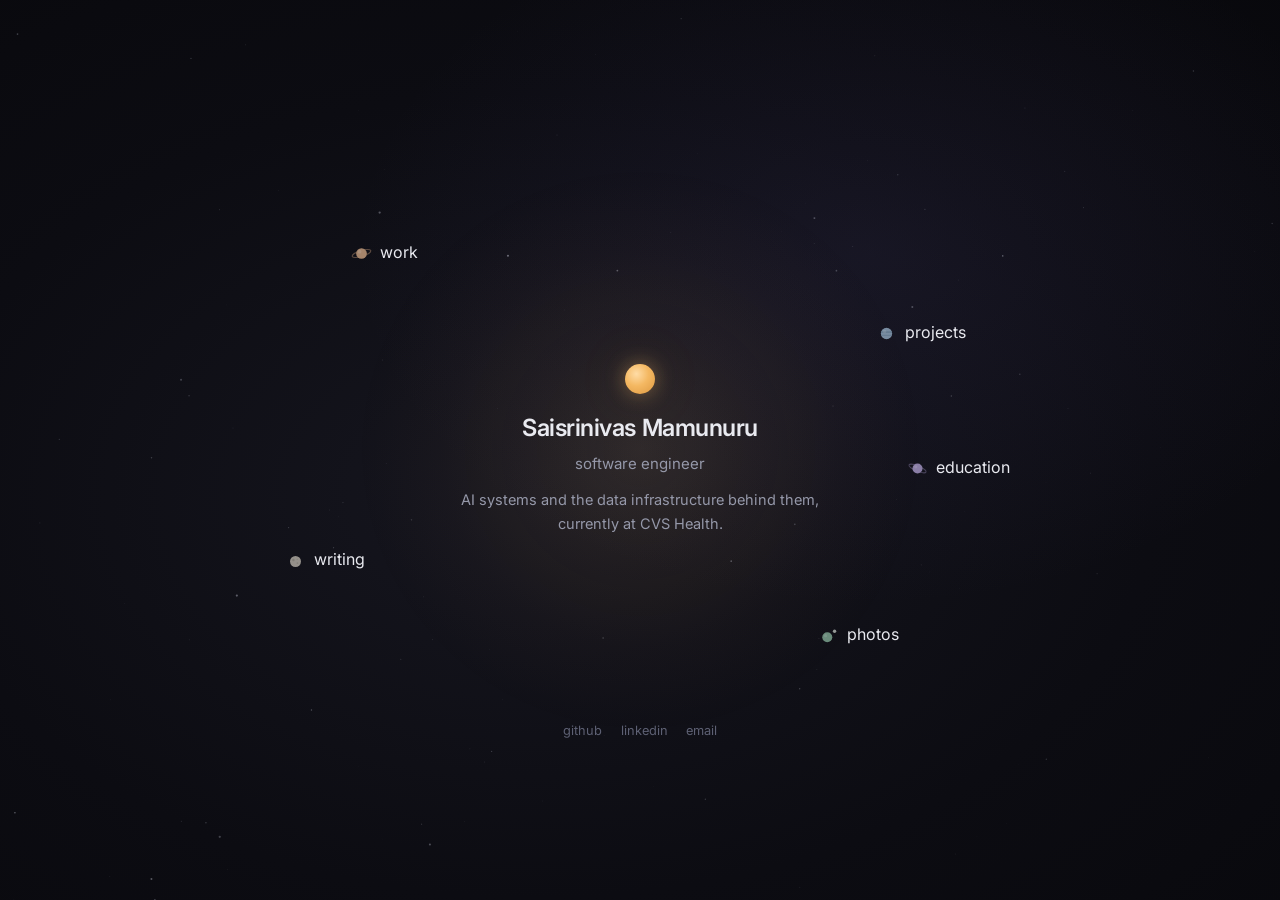
==== commit 96fc0e72: "feat: rebuild homepage as a starfield Replaces the hero-and-cards layout with a single view: name an" ====
--- a/index.html
+++ b/index.html
@@ -1,988 +1,185 @@
 <!DOCTYPE html>
 <html lang="en">
 <head>
-    <meta charset="UTF-8">
-    <meta name="viewport" content="width=device-width, initial-scale=1.0">
-    <link rel="icon" type="image/svg+xml" href="favicon.svg">
-    <title>Saisrinivas Mamunuru</title>
-    <style>
-        @import url('https://fonts.googleapis.com/css2?family=Space+Grotesk:wght@400;500;600;700&display=swap');
-        
-        * {
-            margin: 0;
-            padding: 0;
-            box-sizing: border-box;
-        }
-        
-        body {
-            font-family: 'Space Grotesk', -apple-system, BlinkMacSystemFont, sans-serif;
-            background: radial-gradient(1200px 600px at 12% -10%, #f1f7ff 0%, #ffffff 60%),
-                        radial-gradient(900px 500px at 85% 5%, #f5fff0 0%, #ffffff 55%);
-            color: #111111;
-            line-height: 1.6;
-            position: relative;
-        }
+<meta charset="UTF-8">
+<meta name="viewport" content="width=device-width, initial-scale=1">
+<title>Saisrinivas Mamunuru</title>
+<meta name="description" content="Software engineer working on AI systems and the data infrastructure behind them.">
+<link rel="icon" type="image/svg+xml" href="favicon.svg">
+<link href="https://fonts.googleapis.com/css2?family=Inter:wght@400;500;600&display=swap" rel="stylesheet">
+<style>
+*{box-sizing:border-box}
+:root{--ink:#e9eaf0;--soft:#9598a9;--faint:#5d6073;--accent:#b0a5dc}
+html,body{height:100%}
+body{margin:0;color:var(--ink);
+  font:400 15px/1.6 Inter,system-ui,sans-serif;-webkit-font-smoothing:antialiased;
+  background:
+    radial-gradient(760px 520px at 68% 28%, rgba(88,78,140,.13) 0%, rgba(88,78,140,0) 68%),
+    radial-gradient(1100px 720px at 42% 55%, #16161f 0%, #0c0c12 56%, #08080c 100%);
+  display:grid;place-items:center;overflow:hidden}
+#sky{position:fixed;inset:0;z-index:0;pointer-events:none}
+.stage{position:relative;z-index:1;width:min(740px,93vw);height:min(500px,76vh);
+  display:grid;place-items:center}
 
-        ::selection {
-            background: rgba(15, 118, 110, 0.2);
-            color: #0f2a27;
-        }
+/* the sun: an ambient warm wash, plus a small disc above the name.
+   Sits behind everything and never moves -- the planets drift, it doesn't. */
+.sun{position:absolute;left:50%;top:50%;transform:translate(-50%,-50%);
+  width:min(560px,78vw);height:min(560px,78vw);border-radius:50%;
+  pointer-events:none;z-index:0;
+  background:radial-gradient(circle,
+    rgba(246,198,124,.115) 0%,
+    rgba(240,180,100,.062) 27%,
+    rgba(228,158,88,.022) 50%,
+    rgba(228,158,88,0) 72%);
+  animation:breathe 14s ease-in-out infinite}
+@keyframes breathe{0%,100%{opacity:.88}50%{opacity:1}}
 
-        :root {
-            --ink: #111111;
-            --muted: #4a4a4a;
-            --line: rgba(0, 0, 0, 0.08);
-            --accent: #0f766e;
-            --accent-warm: #d64545;
-        }
+.disc{width:30px;height:30px;border-radius:50%;margin:0 auto .95rem;
+  background:radial-gradient(circle at 38% 33%, #ffdca6 0%, #f4b862 44%, #dd9840 100%);
+  box-shadow:0 0 20px rgba(242,184,104,.42), 0 0 56px rgba(242,184,104,.16)}
 
-        body::before {
-            content: "";
-            position: fixed;
-            inset: 0;
-            background-image:
-                linear-gradient(transparent 47px, rgba(0, 0, 0, 0.06) 48px),
-                linear-gradient(90deg, transparent 47px, rgba(0, 0, 0, 0.06) 48px);
-            background-size: 48px 48px;
-            opacity: 0.45;
-            pointer-events: none;
-            z-index: 0;
-        }
+.core{text-align:center;max-width:25rem;z-index:2;position:relative}
+h1{font-size:1.48rem;font-weight:600;letter-spacing:-.02em;margin:0 0 .32rem}
+.role{color:var(--soft);font-size:.94rem;margin:0 0 .8rem}
+.bio{color:var(--soft);font-size:.91rem;margin:0}
 
-        #particle-canvas {
-            position: fixed;
-            inset: 0;
-            width: 100%;
-            height: 100%;
-            z-index: 1;
-            pointer-events: none;
-        }
-        
-        /* Sidebar Navigation */
-        .sidebar {
-            position: fixed;
-            left: 0;
-            top: 0;
-            bottom: 0;
-            width: 96px;
-            background: rgba(255, 255, 255, 0.82);
-            -webkit-backdrop-filter: blur(18px) saturate(160%);
-            backdrop-filter: blur(18px) saturate(160%);
-            border-right: 1px solid rgba(0, 0, 0, 0.08);
-            box-shadow: 0 18px 40px rgba(0, 0, 0, 0.08);
-            padding: 1.5rem 1rem;
-            display: flex;
-            flex-direction: column;
-            gap: 0.75rem;
-            z-index: 1000;
-            overflow: hidden;
-            transition: width 0.42s ease;
-        }
+.drift{position:absolute;text-decoration:none;color:var(--ink);font-size:1rem;
+  display:inline-flex;align-items:center;gap:.5rem;white-space:nowrap;
+  transition:color .25s ease,text-shadow .25s ease}
+.drift span{border-bottom:1px solid transparent;padding-bottom:1px;
+  transition:border-color .25s ease}
+.drift:hover{color:#fff;text-shadow:0 0 15px rgba(176,165,220,.4)}
+.drift:hover span{border-bottom-color:var(--accent)}
+.drift svg{flex:0 0 auto;opacity:.82;transition:opacity .25s ease,transform .5s ease}
+.drift:hover svg{opacity:1;transform:rotate(12deg) scale(1.08)}
 
-        .sidebar:hover,
-        .sidebar:focus-within,
-        .sidebar.active {
-            width: 260px;
-        }
-
-        .brand {
-            display: flex;
-            align-items: center;
-            gap: 0.75rem;
-            padding: 0 0.25rem;
-        }
-
-        .brand-mark {
-            width: 44px;
-            height: 44px;
-            border-radius: 14px;
-            background: #111111;
-            color: #ffffff;
-            display: grid;
-            place-items: center;
-            font-weight: 600;
-            letter-spacing: 0.02em;
-            text-decoration: none;
-        }
-
-        .brand-text {
-            display: flex;
-            flex-direction: column;
-            gap: 0.15rem;
-            max-width: 0;
-            opacity: 0;
-            overflow: hidden;
-            white-space: nowrap;
-            transform: translateX(-6px);
-            transition: max-width 0.25s ease, opacity 0.2s ease, transform 0.2s ease;
-        }
-
-        .brand-text .logo {
-            margin-bottom: 0;
-            font-size: 1.05rem;
-        }
-
-        .brand-text .subtitle {
-            margin-bottom: 0;
-        }
-
-        .nav-label,
-        .social-label {
-            max-width: 0;
-            opacity: 0;
-            overflow: hidden;
-            white-space: nowrap;
-            transform: translateX(-6px);
-            transition: max-width 0.25s ease, opacity 0.2s ease, transform 0.2s ease;
-        }
-
-        .nav-links a {
-            display: flex;
-            align-items: center;
-            gap: 0.75rem;
-            padding: 0.6rem 0.75rem;
-            border-radius: 12px;
-            justify-content: center;
-        }
-
-        .nav-links a::before {
-            display: none;
-        }
-
-        .nav-links a:hover,
-        .nav-links a.active {
-            background: #f1f1f1;
-            color: #111111;
-        }
-
-        .nav-links a svg,
-        .social-links a svg {
-            width: 18px;
-            height: 18px;
-            display: block;
-            flex: 0 0 auto;
-        }
-
-        .nav-links a span,
-        .social-links a span {
-            max-width: 0;
-            opacity: 0;
-            overflow: hidden;
-            white-space: nowrap;
-            transform: translateX(-6px);
-            transition: max-width 0.25s ease, opacity 0.2s ease, transform 0.2s ease;
-        }
-
-        .social-links {
-            display: flex;
-            flex-direction: column;
-            gap: 0.5rem;
-            padding-top: 0;
-        }
-
-        .social-links a {
-            display: flex;
-            align-items: center;
-            gap: 0.75rem;
-            padding: 0.55rem 0.75rem;
-            border-radius: 12px;
-            justify-content: center;
-        }
-
-        .brand:hover .brand-text,
-        .brand:focus-within .brand-text {
-            max-width: 240px;
-            opacity: 1;
-            transform: translateX(0);
-        }
-
-        .sidebar:hover .nav-label,
-        .sidebar:hover .social-label,
-        .sidebar:focus-within .nav-label,
-        .sidebar:focus-within .social-label,
-        .sidebar.active .nav-label,
-        .sidebar.active .social-label {
-            max-width: 240px;
-            opacity: 1;
-            transform: translateX(0);
-        }
-
-        .nav-links a:hover,
-        .nav-links a:focus-visible,
-        .social-links a:hover,
-        .social-links a:focus-visible {
-            justify-content: flex-start;
-        }
-
-        .nav-links a:hover span,
-        .nav-links a:focus-visible span,
-        .social-links a:hover span,
-        .social-links a:focus-visible span {
-            max-width: 240px;
-            opacity: 1;
-            transform: translateX(0);
-        }
-        
-        .logo {
-            font-size: 1.7rem;
-            font-weight: 700;
-            color: var(--ink);
-            margin-bottom: 0.5rem;
-            text-decoration: none;
-            letter-spacing: -0.01em;
-        }
-        
-        .subtitle {
-            font-size: 0.72rem;
-            text-transform: uppercase;
-            letter-spacing: 0.3em;
-            color: rgba(90, 90, 90, 0.8);
-            margin-bottom: 2rem;
-        }
-
-        .nav-label,
-        .social-label {
-            font-size: 0.7rem;
-            text-transform: uppercase;
-            letter-spacing: 0.2em;
-            color: rgba(90, 90, 90, 0.7);
-        }
-
-        .nav-label {
-            margin-top: 1.5rem;
-            padding-top: 1.5rem;
-            border-top: 1px solid var(--line);
-            margin-bottom: 1rem;
-        }
-
-        .social-label {
-            margin-top: 2rem;
-            padding-top: 1.5rem;
-            border-top: 1px solid var(--line);
-            margin-bottom: 0.75rem;
-        }
-        
-        .nav-links {
-            list-style: none;
-            flex: 1;
-        }
-        
-        .nav-links li {
-            margin-bottom: 0.25rem;
-        }
-        
-        .nav-links a {
-            display: block;
-            padding: 0.55rem 0.75rem 0.55rem 1.5rem;
-            color: var(--muted);
-            text-decoration: none;
-            border-radius: 8px;
-            transition: all 0.2s ease;
-            font-size: 0.95rem;
-            position: relative;
-        }
-
-        .nav-links a::before {
-            content: "";
-            position: absolute;
-            left: 0;
-            top: 50%;
-            width: 12px;
-            height: 1px;
-            background: transparent;
-            transform: translateY(-50%);
-            transition: background 0.2s ease;
-        }
-        
-        .nav-links a:hover,
-        .nav-links a.active {
-            color: var(--ink);
-        }
-
-        .nav-links a:hover::before,
-        .nav-links a.active::before {
-            background: var(--ink);
-        }
-        
-        .social-links {
-            display: flex;
-            gap: 1rem;
-            padding-top: 0;
-        }
-        
-        .social-links a {
-            color: var(--muted);
-            text-decoration: none;
-            font-size: 0.9rem;
-            transition: color 0.2s ease;
-            display: inline-flex;
-            align-items: center;
-            justify-content: center;
-            width: 32px;
-            height: 32px;
-            border-radius: 8px;
-            border: 1px solid transparent;
-        }
-        
-        .social-links a:hover {
-            color: var(--ink);
-            border-color: var(--line);
-        }
-
-        .social-links svg {
-            width: 18px;
-            height: 18px;
-            display: block;
-        }
-        
-        /* Main Content */
-        .main-content {
-            margin-left: 120px;
-            min-height: 100vh;
-            position: relative;
-            z-index: 2;
-            transition: margin-left 0.42s ease;
-        }
-
-        .sidebar:hover ~ .main-content,
-        .sidebar:focus-within ~ .main-content,
-        .sidebar.active ~ .main-content {
-            margin-left: 300px;
-        }
-        
-        .hero-section {
-            padding: 8rem 4rem;
-            max-width: 1200px;
-            position: relative;
-        }
-
-        .hero-content > * {
-            opacity: 0;
-            animation: rise 0.7s ease forwards;
-        }
-
-        .hero-content > *:nth-child(1) { animation-delay: 0.05s; }
-        .hero-content > *:nth-child(2) { animation-delay: 0.12s; }
-        .hero-content > *:nth-child(3) { animation-delay: 0.2s; }
-        .hero-content > *:nth-child(4) { animation-delay: 0.28s; }
-        .hero-content > *:nth-child(5) { animation-delay: 0.36s; }
-
-        .hero-content {
-            position: relative;
-            z-index: 2;
-            max-width: 720px;
-        }
-        
-        .hero-label {
-            font-size: 0.85rem;
-            color: var(--muted);
-            text-transform: uppercase;
-            letter-spacing: 1px;
-            margin-bottom: 1rem;
-        }
-        
-        h1 {
-            font-size: clamp(2.5rem, 5vw, 4rem);
-            font-weight: 700;
-            line-height: 1.2;
-            margin-bottom: 1.5rem;
-            color: var(--ink);
-        }
-        
-        .hero-description {
-            font-size: 1.25rem;
-            color: var(--muted);
-            max-width: 600px;
-            margin-bottom: 3rem;
-            line-height: 1.7;
-        }
-        
-        .cta-buttons {
-            display: flex;
-            gap: 1rem;
-            flex-wrap: wrap;
-        }
-        
-        .btn {
-            padding: 0.875rem 1.75rem;
-            border-radius: 8px;
-            text-decoration: none;
-            font-size: 0.95rem;
-            font-weight: 500;
-            transition: all 0.2s ease;
-            display: inline-block;
-        }
-        
-        .btn-primary {
-            background: var(--ink);
-            color: #ffffff;
-        }
-        
-        .btn-primary:hover {
-            background: #333;
-            transform: translateY(-2px);
-            box-shadow: 0 4px 12px rgba(0, 0, 0, 0.15);
-        }
-        
-        .btn-secondary {
-            background: #ffffff;
-            color: var(--ink);
-            border: 1px solid var(--line);
-        }
-        
-        .btn-secondary:hover {
-            border-color: var(--ink);
-            transform: translateY(-2px);
-            box-shadow: 0 4px 12px rgba(0, 0, 0, 0.1);
-        }
-
-
-        /* Highlights Strip */
-        .highlight-strip {
-            display: flex;
-            flex-wrap: wrap;
-            gap: 2rem;
-            padding: 2rem 4rem;
-            max-width: 1200px;
-            border-top: 1px solid var(--line);
-            border-bottom: 1px solid var(--line);
-        }
-
-        .highlight {
-            min-width: 200px;
-            flex: 1 1 220px;
-            opacity: 0;
-            animation: rise 0.7s ease forwards;
-            animation-delay: calc(0.08s * var(--i));
-        }
-
-        .highlight-title {
-            font-size: 0.75rem;
-            text-transform: uppercase;
-            letter-spacing: 0.12em;
-            color: var(--muted);
-            margin-bottom: 0.5rem;
-        }
-
-        .highlight-value {
-            font-size: 1.05rem;
-            font-weight: 600;
-            color: var(--ink);
-            margin-bottom: 0.4rem;
-        }
-
-        .highlight-note {
-            font-size: 0.95rem;
-            color: var(--muted);
-        }
-
-        .highlight-note a {
-            color: var(--accent);
-            text-decoration: none;
-            border-bottom: 1px solid rgba(15, 118, 110, 0.35);
-        }
-
-        .highlight-note a:hover {
-            border-bottom-color: var(--accent);
-        }
-
-        @keyframes rise {
-            from { opacity: 0; transform: translateY(14px); }
-            to { opacity: 1; transform: translateY(0); }
-        }
-
-        /* Sidebar Override (icon rail -> expand on hover) */
-        .sidebar {
-            width: 72px;
-            padding: 1.5rem 0.75rem;
-            background: rgba(255, 255, 255, 0.9);
-            -webkit-backdrop-filter: blur(16px) saturate(160%);
-            backdrop-filter: blur(16px) saturate(160%);
-            border-right: 1px solid rgba(0, 0, 0, 0.08);
-            box-shadow: 0 18px 40px rgba(0, 0, 0, 0.08);
-            transition: width 0.42s ease;
-        }
-
-        .sidebar:hover,
-        .sidebar:focus-within {
-            width: 260px;
-        }
-
-        .brand {
-            padding: 0.25rem 0.25rem 1rem;
-        }
-
-        .brand-text,
-        .nav-label,
-        .social-label,
-        .nav-links a span,
-        .social-links a span {
-            max-width: 0;
-            opacity: 0;
-            overflow: hidden;
-            white-space: nowrap;
-            transform: translateX(-6px);
-            transition: max-width 0.25s ease, opacity 0.2s ease, transform 0.2s ease;
-        }
-
-        .nav-links a,
-        .social-links a {
-            display: flex;
-            align-items: center;
-            gap: 0.75rem;
-            justify-content: center;
-        }
-
-        .nav-links a {
-            padding: 0.6rem 0.75rem;
-            border-radius: 12px;
-        }
-
-        .social-links a {
-            padding: 0.55rem 0.75rem;
-            border-radius: 12px;
-        }
-
-        .nav-links a::before {
-            display: none;
-        }
-
-        .sidebar:hover .social-links,
-        .sidebar:focus-within .social-links {
-            flex-direction: row;
-            gap: 0.75rem;
-        }
-
-        .sidebar:hover .brand-text,
-        .sidebar:hover .nav-label,
-        .sidebar:hover .social-label,
-        .sidebar:hover .nav-links a span,
-        .sidebar:hover .social-links a span,
-        .sidebar:focus-within .brand-text,
-        .sidebar:focus-within .nav-label,
-        .sidebar:focus-within .social-label,
-        .sidebar:focus-within .nav-links a span,
-        .sidebar:focus-within .social-links a span {
-            max-width: 240px;
-            opacity: 1;
-            transform: translateX(0);
-        }
-
-        .sidebar:hover .nav-links a,
-        .sidebar:hover .social-links a,
-        .sidebar:focus-within .nav-links a,
-        .sidebar:focus-within .social-links a {
-            justify-content: flex-start;
-        }
-
-        .main-content {
-            margin-left: 100px;
-            transition: margin-left 0.42s ease;
-        }
-
-        .sidebar:hover ~ .main-content,
-        .sidebar:focus-within ~ .main-content {
-            margin-left: 300px;
-        }
-
-        /* Compact icon rail -> expands on hover */
-        .sidebar {
-            width: 72px;
-            padding: 1.5rem 0.75rem;
-            background: rgba(255, 255, 255, 0.9);
-            -webkit-backdrop-filter: blur(16px) saturate(160%);
-            backdrop-filter: blur(16px) saturate(160%);
-            border-right: 1px solid rgba(0, 0, 0, 0.08);
-            box-shadow: 0 18px 40px rgba(0, 0, 0, 0.08);
-            transition: width 0.42s ease;
-        }
-
-        .sidebar:hover,
-        .sidebar:focus-within {
-            width: 260px;
-        }
-
-        .brand {
-            padding: 0.25rem 0.25rem 1rem;
-        }
-
-        .brand-text,
-        .nav-label,
-        .social-label,
-        .nav-links a span,
-        .social-links a span {
-            max-width: 0;
-            opacity: 0;
-            overflow: hidden;
-            white-space: nowrap;
-            transform: translateX(-6px);
-            transition: max-width 0.25s ease, opacity 0.2s ease, transform 0.2s ease;
-        }
-
-        .nav-links a,
-        .social-links a {
-            justify-content: center;
-        }
-
-        .sidebar:hover .brand-text,
-        .sidebar:hover .nav-label,
-        .sidebar:hover .social-label,
-        .sidebar:hover .nav-links a span,
-        .sidebar:hover .social-links a span,
-        .sidebar:focus-within .brand-text,
-        .sidebar:focus-within .nav-label,
-        .sidebar:focus-within .social-label,
-        .sidebar:focus-within .nav-links a span,
-        .sidebar:focus-within .social-links a span {
-            max-width: 240px;
-            opacity: 1;
-            transform: translateX(0);
-        }
-
-        .sidebar:hover .nav-links a,
-        .sidebar:hover .social-links a,
-        .sidebar:focus-within .nav-links a,
-        .sidebar:focus-within .social-links a {
-            justify-content: flex-start;
-        }
-
-        .main-content {
-            margin-left: 100px;
-            transition: margin-left 0.42s ease;
-        }
-
-        .sidebar:hover ~ .main-content,
-        .sidebar:focus-within ~ .main-content {
-            margin-left: 300px;
-        }
-
-        
-        /* Mobile Menu */
-        .mobile-menu-btn {
-            display: none;
-            position: fixed;
-            top: 1.5rem;
-            left: 1.5rem;
-            z-index: 2000;
-            background: #1a1a1a;
-            color: white;
-            border: none;
-            padding: 0.75rem;
-            border-radius: 8px;
-            cursor: pointer;
-        }
-        
-        /* Responsive */
-        @media (max-width: 968px) {
-            .sidebar {
-                transform: translateX(-100%);
-                transition: transform 0.3s ease;
-            }
-            
-            .sidebar.active {
-                transform: translateX(0);
-            }
-            
-            .main-content {
-                margin-left: 0;
-            }
-            
-            .hero-section,
-            .highlight-strip {
-                padding-left: 2rem;
-                padding-right: 2rem;
-            }
-            
-            .mobile-menu-btn {
-                display: block;
-            }
-            
-            .hero-content {
-                max-width: 100%;
-            }
-        }
-        
-        @media (max-width: 640px) {
-            .hero-section {
-                padding-top: 6rem;
-            }
-        }
-
-        /* Force compact icon rail (override older sidebar rules) */
-        .sidebar {
-            width: 72px !important;
-            padding: 1.5rem 0.75rem !important;
-            background: rgba(255, 255, 255, 0.9) !important;
-            -webkit-backdrop-filter: blur(16px) saturate(160%) !important;
-            backdrop-filter: blur(16px) saturate(160%) !important;
-            border-right: 1px solid rgba(0, 0, 0, 0.08) !important;
-            box-shadow: 0 18px 40px rgba(0, 0, 0, 0.08) !important;
-            transition: width 0.25s ease !important;
-        }
-
-        .sidebar:hover,
-        .sidebar:focus-within {
-            width: 260px !important;
-        }
-
-        .main-content {
-            margin-left: 100px !important;
-            transition: margin-left 0.25s ease !important;
-        }
-
-        .sidebar:hover ~ .main-content,
-        .sidebar:focus-within ~ .main-content {
-            margin-left: 300px !important;
-        }
-    </style>
+.d1{top:8%;left:11%}
+.d2{top:24%;right:6%}
+.d3{bottom:25%;left:2%}
+.d4{bottom:10%;right:15%}
+.d5{top:51%;right:0}
+.soc{position:absolute;bottom:-2.6rem;left:50%;transform:translateX(-50%);
+  display:flex;gap:1.15rem;font-size:.8rem;white-space:nowrap}
+.soc a{color:var(--faint);text-decoration:none}
+.soc a:hover{color:var(--accent)}
+@media(max-width:660px){
+  body{overflow:auto;display:block}
+  .stage{height:auto;display:flex;flex-direction:column;gap:1.4rem;padding:4rem 1.5rem 3rem;width:100%}
+  .core{order:-1;margin-bottom:1rem}
+  .drift{position:static!important;transform:none!important;font-size:1.05rem}
+  .soc{position:static;transform:none;margin-top:1.5rem}
+}
+</style>
 </head>
 <body>
-    <!-- Mobile Menu Button -->
-    <button class="mobile-menu-btn" onclick="toggleMenu()">☰</button>
+<canvas id="sky"></canvas>
 
-    <canvas id="particle-canvas" aria-hidden="true"></canvas>
-    
-    <!-- Sidebar -->
-    <nav class="sidebar" id="sidebar">
-        <div class="brand">
-            <a href="index.html" class="brand-mark" aria-label="Home">S</a>
-            <div class="brand-text">
-                <a href="index.html" class="logo">Saisrinivas</a>
-            </div>
-        </div>
+<svg width="0" height="0" style="position:absolute" aria-hidden="true">
+  <defs>
+    <symbol id="p-ring" viewBox="0 0 26 26">
+      <ellipse cx="13" cy="13" rx="12" ry="3.6" fill="none" stroke="#c9a07e" stroke-opacity=".5" stroke-width="1.3" transform="rotate(-18 13 13)"/>
+      <circle cx="13" cy="13" r="6.6" fill="#c9a07e"/>
+      <circle cx="10.6" cy="10.7" r="2.3" fill="#fff" opacity=".16"/>
+    </symbol>
+    <symbol id="p-band" viewBox="0 0 26 26">
+      <clipPath id="c-band"><circle cx="13" cy="13" r="7"/></clipPath>
+      <circle cx="13" cy="13" r="7" fill="#8ea7bd"/>
+      <g clip-path="url(#c-band)">
+        <rect x="4" y="10.4" width="18" height="1.7" fill="#6f8ba3" opacity=".85"/>
+        <rect x="4" y="14.6" width="18" height="1.2" fill="#6f8ba3" opacity=".7"/>
+      </g>
+      <circle cx="10.6" cy="10.6" r="2.2" fill="#fff" opacity=".15"/>
+    </symbol>
+    <symbol id="p-moon" viewBox="0 0 26 26">
+      <circle cx="13" cy="13" r="6.8" fill="#b2ada4"/>
+      <circle cx="10.4" cy="11.2" r="1.5" fill="#948f86" opacity=".8"/>
+      <circle cx="15.4" cy="15" r="1.1" fill="#948f86" opacity=".7"/>
+      <circle cx="15.2" cy="10.3" r=".8" fill="#948f86" opacity=".6"/>
+    </symbol>
+    <symbol id="p-satellite" viewBox="0 0 26 26">
+      <circle cx="11.5" cy="14" r="6.2" fill="#7fa892"/>
+      <circle cx="9.4" cy="12" r="2" fill="#fff" opacity=".15"/>
+      <circle cx="20.5" cy="6.5" r="2.1" fill="#cfd6cf" opacity=".85"/>
+    </symbol>
+    <symbol id="p-ring2" viewBox="0 0 26 26">
+      <ellipse cx="13" cy="13" rx="11.4" ry="3.2" fill="none" stroke="#a596c6" stroke-opacity=".45" stroke-width="1.2" transform="rotate(22 13 13)"/>
+      <circle cx="13" cy="13" r="6.2" fill="#a596c6"/>
+      <circle cx="10.9" cy="10.9" r="2" fill="#fff" opacity=".16"/>
+    </symbol>
+  </defs>
+</svg>
 
-        <ul class="nav-links">
-            <li>
-                <a href="index.html" class="active">
-                    <svg viewBox="0 0 24 24" aria-hidden="true">
-                        <path fill="currentColor" d="M12 3l8 7h-2v9h-5v-6H11v6H6v-9H4l8-7Z"/>
-                    </svg>
-                    <span>Home</span>
-                </a>
-            </li>
-            <li>
-                <a href="experience.html">
-                    <svg viewBox="0 0 24 24" aria-hidden="true">
-                        <path fill="currentColor" d="M7 7V5a2 2 0 0 1 2-2h6a2 2 0 0 1 2 2v2h3a1 1 0 0 1 1 1v11a2 2 0 0 1-2 2H5a2 2 0 0 1-2-2V8a1 1 0 0 1 1-1h3Zm2-2v2h6V5H9Zm-4 7h14v7H5v-7Z"/>
-                    </svg>
-                    <span>Experience</span>
-                </a>
-            </li>
-            <li>
-                <a href="projects.html">
-                    <svg viewBox="0 0 24 24" aria-hidden="true">
-                        <path fill="currentColor" d="M4 6a2 2 0 0 1 2-2h5v4H4V6Zm0 6h7v8H6a2 2 0 0 1-2-2v-6Zm9-8h5a2 2 0 0 1 2 2v6h-7V4Zm0 10h7v4a2 2 0 0 1-2 2h-5v-6Z"/>
-                    </svg>
-                    <span>Projects</span>
-                </a>
-            </li>
-            <li>
-                <a href="education.html">
-                    <svg viewBox="0 0 24 24" aria-hidden="true">
-                        <path fill="currentColor" d="M12 3 1 8l11 5 9-4.09V14h2V8L12 3Zm0 8.2L5.5 8 12 4.8 18.5 8 12 11.2ZM6 10.6V14c0 1.66 2.69 3 6 3s6-1.34 6-3v-3.4l-6 2.7-6-2.7Z"/>
-                    </svg>
-                    <span>Education</span>
-                </a>
-            </li>
-            <li>
-                <a href="blog.html">
-                    <svg viewBox="0 0 24 24" aria-hidden="true">
-                        <path fill="currentColor" d="M4 4h10l4 4v12a2 2 0 0 1-2 2H4a2 2 0 0 1-2-2V6a2 2 0 0 1 2-2Zm9 1.5V9h3.5L13 5.5ZM7 12h10v2H7v-2Zm0 4h10v2H7v-2Z"/>
-                    </svg>
-                    <span>Blog</span>
-                </a>
-            </li>
-            <li>
-                <a href="photography.html">
-                    <svg viewBox="0 0 24 24" aria-hidden="true">
-                        <path fill="currentColor" d="M9 4l1.5 2H14l1.5-2H19a2 2 0 0 1 2 2v12a2 2 0 0 1-2 2H5a2 2 0 0 1-2-2V6a2 2 0 0 1 2-2h4Zm3 5a5 5 0 1 0 0 10 5 5 0 0 0 0-10Zm0 2.2A2.8 2.8 0 1 1 12 17a2.8 2.8 0 0 1 0-5.6Z"/>
-                    </svg>
-                    <span>Photography</span>
-                </a>
-            </li>
-        </ul>
+<div class="stage">
+  <div class="sun"></div>
 
-        <div class="social-label">Connect</div>
-        <div class="social-links">
-            <a href="https://github.com/saisrinivas7" target="_blank" aria-label="GitHub">
-                <svg viewBox="0 0 24 24" aria-hidden="true">
-                    <path fill="currentColor" d="M12 2a10 10 0 0 0-3.16 19.48c.5.09.68-.22.68-.48 0-.24-.01-.87-.01-1.7-2.78.6-3.37-1.17-3.37-1.17-.45-1.15-1.11-1.46-1.11-1.46-.9-.62.07-.61.07-.61 1 .07 1.53 1.03 1.53 1.03.9 1.53 2.36 1.09 2.94.83.09-.65.35-1.09.63-1.34-2.22-.25-4.56-1.11-4.56-4.95 0-1.09.39-1.98 1.03-2.68-.1-.25-.45-1.27.1-2.64 0 0 .84-.27 2.75 1.02A9.57 9.57 0 0 1 12 6.8c.85 0 1.71.11 2.51.33 1.9-1.29 2.74-1.02 2.74-1.02.55 1.37.2 2.39.1 2.64.64.7 1.03 1.59 1.03 2.68 0 3.85-2.34 4.7-4.57 4.95.36.32.68.94.68 1.9 0 1.37-.01 2.47-.01 2.8 0 .27.18.58.69.48A10 10 0 0 0 12 2Z"/>
-                </svg>
-                <span>GitHub</span>
-            </a>
-            <a href="https://linkedin.com/in/saisrinivas7" target="_blank" aria-label="LinkedIn">
-                <svg viewBox="0 0 24 24" aria-hidden="true">
-                    <path fill="currentColor" d="M4.98 3.5a2.5 2.5 0 1 1 0 5 2.5 2.5 0 0 1 0-5ZM3 9h4v12H3V9Zm7.5 0H14v1.7h.06c.48-.9 1.64-1.86 3.38-1.86 3.62 0 4.29 2.38 4.29 5.47V21h-4v-5.14c0-1.23-.02-2.81-1.71-2.81-1.72 0-1.98 1.34-1.98 2.72V21h-4V9Z"/>
-                </svg>
-                <span>LinkedIn</span>
-            </a>
-            <a href="mailto:ssmamunuru@gmail.com" aria-label="Email">
-                <svg viewBox="0 0 24 24" aria-hidden="true">
-                    <path fill="currentColor" d="M4 6h16a2 2 0 0 1 2 2v8a2 2 0 0 1-2 2H4a2 2 0 0 1-2-2V8a2 2 0 0 1 2-2Zm0 2v.3l8 4.8 8-4.8V8H4Zm16 8V10.6l-7.38 4.43a1.5 1.5 0 0 1-1.24 0L4 10.6V16h16Z"/>
-                </svg>
-                <span>Email</span>
-            </a>
-        </div>
-    </nav>
-    
-    <!-- Main Content -->
-    <main class="main-content">
-        <section class="hero-section">
-            <div class="hero-content">
-                <div class="hero-label">Saisrinivas Mamunuru · Software Engineer</div>
-                <h1>I build AI systems on data I actually trust.</h1>
-                <p class="hero-description">
-                    At CVS Health I own a HIPAA-compliant multi-agent system for claims adjudication on Vertex AI — hybrid BM25 + dense retrieval, an agent harness with LLM-as-judge guardrails, and a golden-dataset eval loop that keeps hallucinations under 2%.
-                </p>
-                <p class="hero-description">
-                    The other half of my job is the part that makes any of that work: ETL on GCP moving a million-plus records a week, and enough time in pandas and regression to know when a dataset is lying to me. I came to AI engineering through data science, and I think it shows in the systems I build.
-                </p>
-                <div class="cta-buttons">
-                    <a href="experience.html" class="btn btn-primary">What I've built</a>
-                    <a href="projects.html" class="btn btn-secondary">Projects</a>
-                    <a href="mailto:ssmamunuru@gmail.com" class="btn btn-secondary">Email me</a>
-                </div>
-            </div>
-        </section>
+  <a class="drift d1" data-depth="1.7" href="experience.html"><svg width="21" height="21"><use href="#p-ring"/></svg><span>work</span></a>
+  <a class="drift d2" data-depth="1.1" href="projects.html"><svg width="21" height="21"><use href="#p-band"/></svg><span>projects</span></a>
+  <a class="drift d3" data-depth="2.1" href="blog.html"><svg width="21" height="21"><use href="#p-moon"/></svg><span>writing</span></a>
+  <a class="drift d4" data-depth="1.4" href="photography.html"><svg width="21" height="21"><use href="#p-satellite"/></svg><span>photos</span></a>
+  <a class="drift d5" data-depth="0.8" href="education.html"><svg width="21" height="21"><use href="#p-ring2"/></svg><span>education</span></a>
 
-        <section class="highlight-strip">
-            <div class="highlight" style="--i: 1;">
-                <div class="highlight-title">AI Engineering</div>
-                <div class="highlight-value">Multi-agent systems, RAG, evals</div>
-                <div class="highlight-note">Hybrid retrieval, agent harnesses, LLM-as-judge guardrails, OpenTelemetry tracing for grounding rate and token spend.</div>
-            </div>
-            <div class="highlight" style="--i: 2;">
-                <div class="highlight-title">Data</div>
-                <div class="highlight-value">Pipelines, modeling, analysis</div>
-                <div class="highlight-note">Airflow and Dataflow on GCP at 1M+ records/week; pandas, regression, and A/B testing when the question is "why," not "how fast."</div>
-            </div>
-            <div class="highlight" style="--i: 3;">
-                <div class="highlight-title">Stack</div>
-                <div class="highlight-value">Python, SQL, GCP, LangGraph</div>
-                <div class="highlight-note">Vertex AI, pgvector, Composer, Dataflow, BigQuery, scikit-learn, PyTorch, AWS Lambda, Grafana.</div>
-            </div>
-            <div class="highlight" style="--i: 4;">
-                <div class="highlight-title">Looking for</div>
-                <div class="highlight-value">Early-stage teams shipping AI products</div>
-                <div class="highlight-note">Somewhere the data work and the model work are the same job. <a href="mailto:ssmamunuru@gmail.com">Say hello</a>.</div>
-            </div>
-        </section>
-    </main>
-    
-    <script>
-        const canvas = document.getElementById("particle-canvas");
-        const ctx = canvas.getContext("2d");
-        const dpr = window.devicePixelRatio || 1;
-        const particles = [];
-        const maxParticles = 120;
-        const linkDistance = 150;
-        const mouse = { x: -9999, y: -9999 };
+  <div class="core">
+    <div class="disc"></div>
+    <h1>Saisrinivas Mamunuru</h1>
+    <p class="role">software engineer</p>
+    <p class="bio">AI systems and the data infrastructure behind them, currently at CVS Health.</p>
+  </div>
 
-        function resizeCanvas() {
-            canvas.width = window.innerWidth * dpr;
-            canvas.height = window.innerHeight * dpr;
-            canvas.style.width = `${window.innerWidth}px`;
-            canvas.style.height = `${window.innerHeight}px`;
-            ctx.setTransform(dpr, 0, 0, dpr, 0, 0);
-        }
+  <div class="soc"><a href="https://github.com/saisrinivas7" target="_blank" rel="noopener">github</a><a href="https://linkedin.com/in/saisrinivas7" target="_blank" rel="noopener">linkedin</a><a href="mailto:ssmamunuru@gmail.com">email</a></div>
+</div>
 
-        function createParticles() {
-            particles.length = 0;
-            for (let i = 0; i < maxParticles; i += 1) {
-                particles.push({
-                    x: Math.random() * window.innerWidth,
-                    y: Math.random() * window.innerHeight,
-                    vx: (Math.random() - 0.5) * 0.6,
-                    vy: (Math.random() - 0.5) * 0.6,
-                    r: 1.5 + Math.random() * 2
-                });
-            }
-        }
+<script>
+(function(){
+  const c=document.getElementById('sky'),x=c.getContext('2d');
+  const reduce=matchMedia('(prefers-reduced-motion: reduce)').matches;
+  const links=[...document.querySelectorAll('.drift')];
+  let w,h,dpr,layers=[],mx=0,my=0,cx=0,cy=0;
 
-        function draw() {
-            ctx.clearRect(0, 0, window.innerWidth, window.innerHeight);
+  function mk(n,rmin,rmax,amax){
+    return Array.from({length:n},()=>({
+      x:Math.random()*w,y:Math.random()*h,
+      r:rmin+Math.random()*(rmax-rmin),
+      a:amax*(0.55+Math.random()*0.45)
+    }));
+  }
+  function build(){
+    dpr=Math.min(window.devicePixelRatio||1,2);
+    w=innerWidth;h=innerHeight;
+    c.width=w*dpr;c.height=h*dpr;c.style.width=w+'px';c.style.height=h+'px';
+    x.setTransform(dpr,0,0,dpr,0,0);
+    layers=[
+      mk(Math.round(w*h/16000),0.25,0.55,0.14),
+      mk(Math.round(w*h/34000),0.45,0.85,0.26),
+      mk(Math.round(w*h/72000),0.7,1.2,0.42)
+    ];
+  }
+  function paint(ox0,oy0){
+    x.clearRect(0,0,w,h);
+    layers.forEach((layer,i)=>{
+      const k=(i+1)*5,ox=ox0*k,oy=oy0*k;
+      for(const s of layer){
+        x.beginPath();x.fillStyle='rgba(230,234,250,'+s.a+')';
+        x.arc(s.x+ox,s.y+oy,s.r,0,6.283);x.fill();
+      }
+    });
+  }
+  function draw(){
+    cx+=(mx-cx)*0.045;cy+=(my-cy)*0.045;
+    paint(-cx,-cy);
+    links.forEach(a=>{
+      const d=parseFloat(a.dataset.depth)||1;
+      a.style.transform='translate3d('+(-cx*d*14)+'px,'+(-cy*d*14)+'px,0)';
+    });
+    requestAnimationFrame(draw);
+  }
 
-            for (let i = 0; i < particles.length; i += 1) {
-                const p = particles[i];
-
-                p.x += p.vx;
-                p.y += p.vy;
-
-                if (p.x < 0 || p.x > window.innerWidth) p.vx *= -1;
-                if (p.y < 0 || p.y > window.innerHeight) p.vy *= -1;
-
-                // Subtle repel on hover
-                const dx = p.x - mouse.x;
-                const dy = p.y - mouse.y;
-                const dist = Math.hypot(dx, dy);
-                if (dist < 140) {
-                    p.x += (dx / dist) * 0.4;
-                    p.y += (dy / dist) * 0.4;
-                }
-
-                ctx.beginPath();
-                ctx.fillStyle = "rgba(214, 69, 69, 0.85)";
-                ctx.arc(p.x, p.y, p.r, 0, Math.PI * 2);
-                ctx.fill();
-
-                for (let j = i + 1; j < particles.length; j += 1) {
-                    const q = particles[j];
-                    const dx2 = p.x - q.x;
-                    const dy2 = p.y - q.y;
-                    const dist2 = Math.hypot(dx2, dy2);
-                    if (dist2 < linkDistance) {
-                        const alpha = 1 - dist2 / linkDistance;
-                        ctx.beginPath();
-                        ctx.strokeStyle = `rgba(214, 69, 69, ${0.35 * alpha})`;
-                        ctx.lineWidth = 1;
-                        ctx.moveTo(p.x, p.y);
-                        ctx.lineTo(q.x, q.y);
-                        ctx.stroke();
-                    }
-                }
-            }
-
-            requestAnimationFrame(draw);
-        }
-
-        window.addEventListener("resize", () => {
-            resizeCanvas();
-            createParticles();
-        });
-
-        window.addEventListener("mousemove", (e) => {
-            mouse.x = e.clientX;
-            mouse.y = e.clientY;
-        });
-
-        window.addEventListener("mouseleave", () => {
-            mouse.x = -9999;
-            mouse.y = -9999;
-        });
-
-        resizeCanvas();
-        createParticles();
-        draw();
-    </script>
-
-    <script>
-        function toggleMenu() {
-            document.getElementById('sidebar').classList.toggle('active');
-        }
-        
-        // Close menu when clicking outside on mobile
-        document.addEventListener('click', (e) => {
-            const sidebar = document.getElementById('sidebar');
-            const menuBtn = document.querySelector('.mobile-menu-btn');
-            
-            if (window.innerWidth <= 968 && 
-                !sidebar.contains(e.target) && 
-                !menuBtn.contains(e.target) &&
-                sidebar.classList.contains('active')) {
-                sidebar.classList.remove('active');
-            }
-        });
-
-    </script>
+  build();
+  addEventListener('resize',()=>{build();if(reduce)paint(0,0)});
+  if(!reduce){
+    addEventListener('mousemove',e=>{mx=(e.clientX/w-0.5)*2;my=(e.clientY/h-0.5)*2});
+    requestAnimationFrame(draw);
+  }else paint(0,0);
+})();
+</script>
 </body>
 </html>
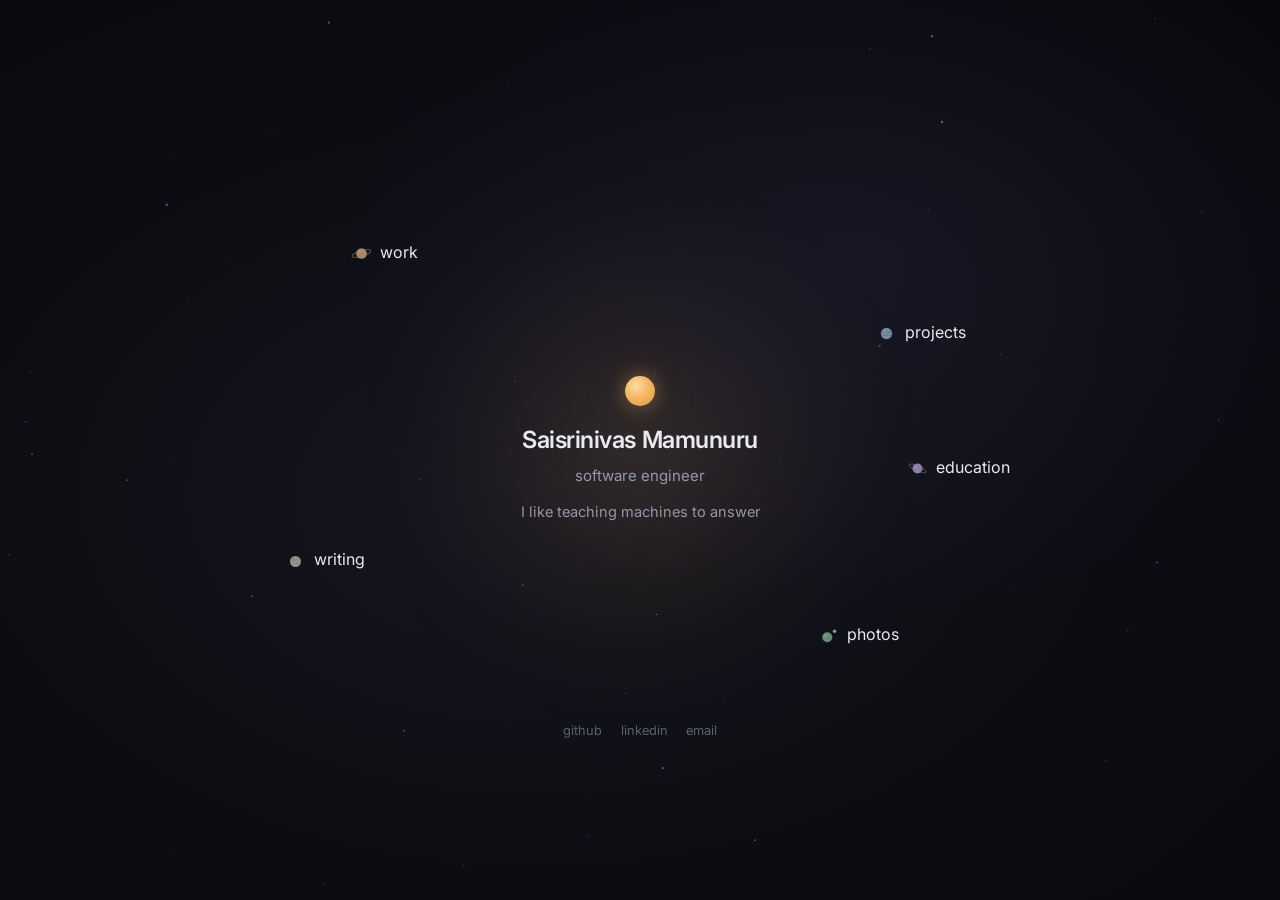
==== commit a1f00d6a: "feat: add logos and project shots across the site Employer logos on work, university crests on educa" ====
--- a/index.html
+++ b/index.html
@@ -122,7 +122,7 @@
     <div class="disc"></div>
     <h1>Saisrinivas Mamunuru</h1>
     <p class="role">software engineer</p>
-    <p class="bio">AI systems and the data infrastructure behind them, currently at CVS Health.</p>
+    <p class="bio">I like teaching machines to answer</p>
   </div>
 
   <div class="soc"><a href="https://github.com/saisrinivas7" target="_blank" rel="noopener">github</a><a href="https://linkedin.com/in/saisrinivas7" target="_blank" rel="noopener">linkedin</a><a href="mailto:ssmamunuru@gmail.com">email</a></div>
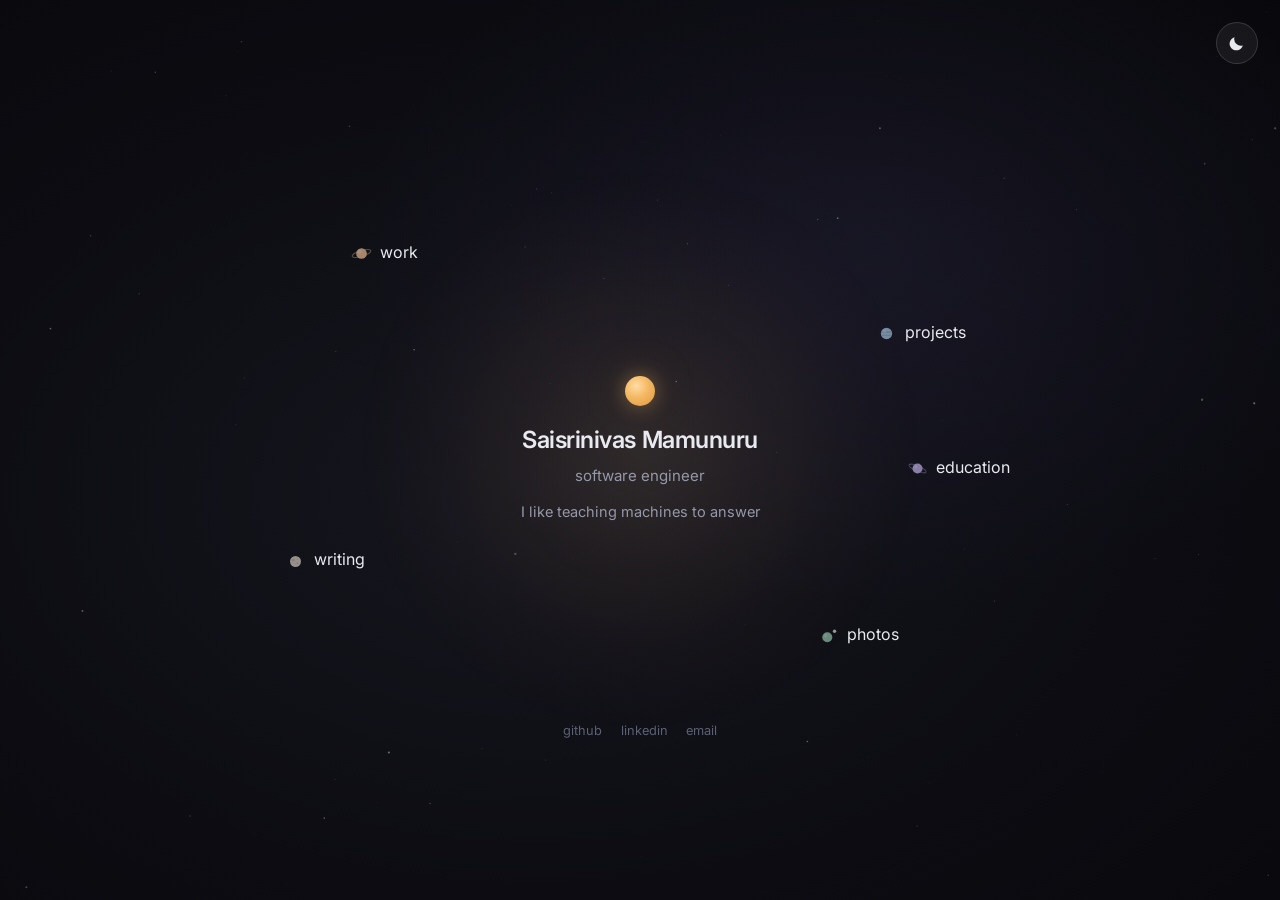
==== commit ba905df6: "feat: add day/night theme toggle across all pages Defaults to night; toggle in the header (floating " ====
--- a/index.html
+++ b/index.html
@@ -6,18 +6,43 @@
 <title>Saisrinivas Mamunuru</title>
 <meta name="description" content="Software engineer working on AI systems and the data infrastructure behind them.">
 <link rel="icon" type="image/svg+xml" href="favicon.svg">
+<script src="theme.js"></script>
 <link href="https://fonts.googleapis.com/css2?family=Inter:wght@400;500;600&display=swap" rel="stylesheet">
 <style>
 *{box-sizing:border-box}
-:root{--ink:#e9eaf0;--soft:#9598a9;--faint:#5d6073;--accent:#b0a5dc}
+:root{
+  --ink:#e9eaf0;--soft:#9598a9;--faint:#5d6073;--accent:#b0a5dc;
+  --page-bg:
+    radial-gradient(760px 520px at 68% 28%, rgba(88,78,140,.13) 0%, rgba(88,78,140,0) 68%),
+    radial-gradient(1100px 720px at 42% 55%, #16161f 0%, #0c0c12 56%, #08080c 100%);
+  --sun-wash:
+    radial-gradient(circle, rgba(246,198,124,.115) 0%, rgba(240,180,100,.062) 27%, rgba(228,158,88,.022) 50%, rgba(228,158,88,0) 72%);
+  --disc-grad: radial-gradient(circle at 38% 33%, #ffdca6 0%, #f4b862 44%, #dd9840 100%);
+  --disc-shadow: 0 0 20px rgba(242,184,104,.42), 0 0 56px rgba(242,184,104,.16);
+  --star-opacity:1;
+  --toggle-bg:rgba(255,255,255,.06);--toggle-border:rgba(255,255,255,.14);
+  --hover-ink:#fff;
+}
+:root[data-theme="day"]{
+  --ink:#2c2a3d;--soft:#5e5c74;--faint:#8d8ba3;--accent:#6f5aa8;
+  --page-bg:
+    radial-gradient(900px 640px at 60% 18%, rgba(255,214,150,.55) 0%, rgba(255,214,150,0) 62%),
+    linear-gradient(180deg, #cfe4f7 0%, #eaf3fb 38%, #fdf1e4 78%, #ffe6cf 100%);
+  --sun-wash:
+    radial-gradient(circle, rgba(255,206,120,.55) 0%, rgba(255,190,110,.28) 30%, rgba(255,180,110,.08) 55%, rgba(255,180,110,0) 74%);
+  --disc-grad: radial-gradient(circle at 38% 33%, #fff2cf 0%, #ffcf6e 45%, #f0a428 100%);
+  --disc-shadow: 0 0 34px rgba(255,196,90,.65), 0 0 90px rgba(255,196,90,.32);
+  --star-opacity:0;
+  --toggle-bg:rgba(30,20,10,.05);--toggle-border:rgba(30,20,10,.14);
+  --hover-ink:#17151f;
+}
 html,body{height:100%}
 body{margin:0;color:var(--ink);
   font:400 15px/1.6 Inter,system-ui,sans-serif;-webkit-font-smoothing:antialiased;
-  background:
-    radial-gradient(760px 520px at 68% 28%, rgba(88,78,140,.13) 0%, rgba(88,78,140,0) 68%),
-    radial-gradient(1100px 720px at 42% 55%, #16161f 0%, #0c0c12 56%, #08080c 100%);
+  background:var(--page-bg);
+  transition:background 1.1s ease,color .6s ease;
   display:grid;place-items:center;overflow:hidden}
-#sky{position:fixed;inset:0;z-index:0;pointer-events:none}
+#sky{position:fixed;inset:0;z-index:0;pointer-events:none;opacity:var(--star-opacity);transition:opacity 1.1s ease}
 .stage{position:relative;z-index:1;width:min(740px,93vw);height:min(500px,76vh);
   display:grid;place-items:center}
 
@@ -25,18 +50,14 @@
    Sits behind everything and never moves -- the planets drift, it doesn't. */
 .sun{position:absolute;left:50%;top:50%;transform:translate(-50%,-50%);
   width:min(560px,78vw);height:min(560px,78vw);border-radius:50%;
-  pointer-events:none;z-index:0;
-  background:radial-gradient(circle,
-    rgba(246,198,124,.115) 0%,
-    rgba(240,180,100,.062) 27%,
-    rgba(228,158,88,.022) 50%,
-    rgba(228,158,88,0) 72%);
+  pointer-events:none;z-index:0;background:var(--sun-wash);
+  transition:background 1.1s ease;
   animation:breathe 14s ease-in-out infinite}
 @keyframes breathe{0%,100%{opacity:.88}50%{opacity:1}}
 
 .disc{width:30px;height:30px;border-radius:50%;margin:0 auto .95rem;
-  background:radial-gradient(circle at 38% 33%, #ffdca6 0%, #f4b862 44%, #dd9840 100%);
-  box-shadow:0 0 20px rgba(242,184,104,.42), 0 0 56px rgba(242,184,104,.16)}
+  background:var(--disc-grad);box-shadow:var(--disc-shadow);
+  transition:background 1.1s ease,box-shadow 1.1s ease}
 
 .core{text-align:center;max-width:25rem;z-index:2;position:relative}
 h1{font-size:1.48rem;font-weight:600;letter-spacing:-.02em;margin:0 0 .32rem}
@@ -48,7 +69,7 @@
   transition:color .25s ease,text-shadow .25s ease}
 .drift span{border-bottom:1px solid transparent;padding-bottom:1px;
   transition:border-color .25s ease}
-.drift:hover{color:#fff;text-shadow:0 0 15px rgba(176,165,220,.4)}
+.drift:hover{color:var(--hover-ink);text-shadow:0 0 15px rgba(176,165,220,.4)}
 .drift:hover span{border-bottom-color:var(--accent)}
 .drift svg{flex:0 0 auto;opacity:.82;transition:opacity .25s ease,transform .5s ease}
 .drift:hover svg{opacity:1;transform:rotate(12deg) scale(1.08)}
@@ -62,6 +83,18 @@
   display:flex;gap:1.15rem;font-size:.8rem;white-space:nowrap}
 .soc a{color:var(--faint);text-decoration:none}
 .soc a:hover{color:var(--accent)}
+
+.theme-toggle{position:fixed;top:1.4rem;right:1.4rem;z-index:5;width:42px;height:42px;border-radius:50%;
+  background:var(--toggle-bg);border:1px solid var(--toggle-border);color:var(--ink);padding:0;
+  display:grid;place-items:center;cursor:pointer;backdrop-filter:blur(6px);
+  transition:background .3s ease,border-color .3s ease,color .4s ease,transform .3s ease}
+.theme-toggle:hover{transform:scale(1.06)}
+.theme-toggle svg{position:absolute;transition:opacity .4s ease,transform .5s ease}
+.theme-toggle .moon{opacity:1;transform:rotate(0deg) scale(1)}
+.theme-toggle .sun-i{opacity:0;transform:rotate(-90deg) scale(.6)}
+:root[data-theme="day"] .theme-toggle .moon{opacity:0;transform:rotate(90deg) scale(.6)}
+:root[data-theme="day"] .theme-toggle .sun-i{opacity:1;transform:rotate(0deg) scale(1)}
+
 @media(max-width:660px){
   body{overflow:auto;display:block}
   .stage{height:auto;display:flex;flex-direction:column;gap:1.4rem;padding:4rem 1.5rem 3rem;width:100%}
@@ -74,6 +107,11 @@
 <body>
 <canvas id="sky"></canvas>
 
+<button class="theme-toggle" type="button" aria-label="Toggle day and night theme" title="Toggle theme">
+  <svg class="moon" width="19" height="19" viewBox="0 0 24 24" fill="none" aria-hidden="true"><path d="M20 14.5A8.5 8.5 0 0 1 9.5 4a8.5 8.5 0 1 0 10.5 10.5z" fill="currentColor"/></svg>
+  <svg class="sun-i" width="19" height="19" viewBox="0 0 24 24" fill="none" aria-hidden="true"><circle cx="12" cy="12" r="4.6" fill="currentColor"/><g stroke="currentColor" stroke-width="1.6" stroke-linecap="round"><path d="M12 2.5v2.4M12 19.1v2.4M21.5 12h-2.4M4.9 12H2.5M18.4 5.6l-1.7 1.7M7.3 16.7l-1.7 1.7M18.4 18.4l-1.7-1.7M7.3 7.3 5.6 5.6"/></g></svg>
+</button>
+
 <svg width="0" height="0" style="position:absolute" aria-hidden="true">
   <defs>
     <symbol id="p-ring" viewBox="0 0 26 26">
